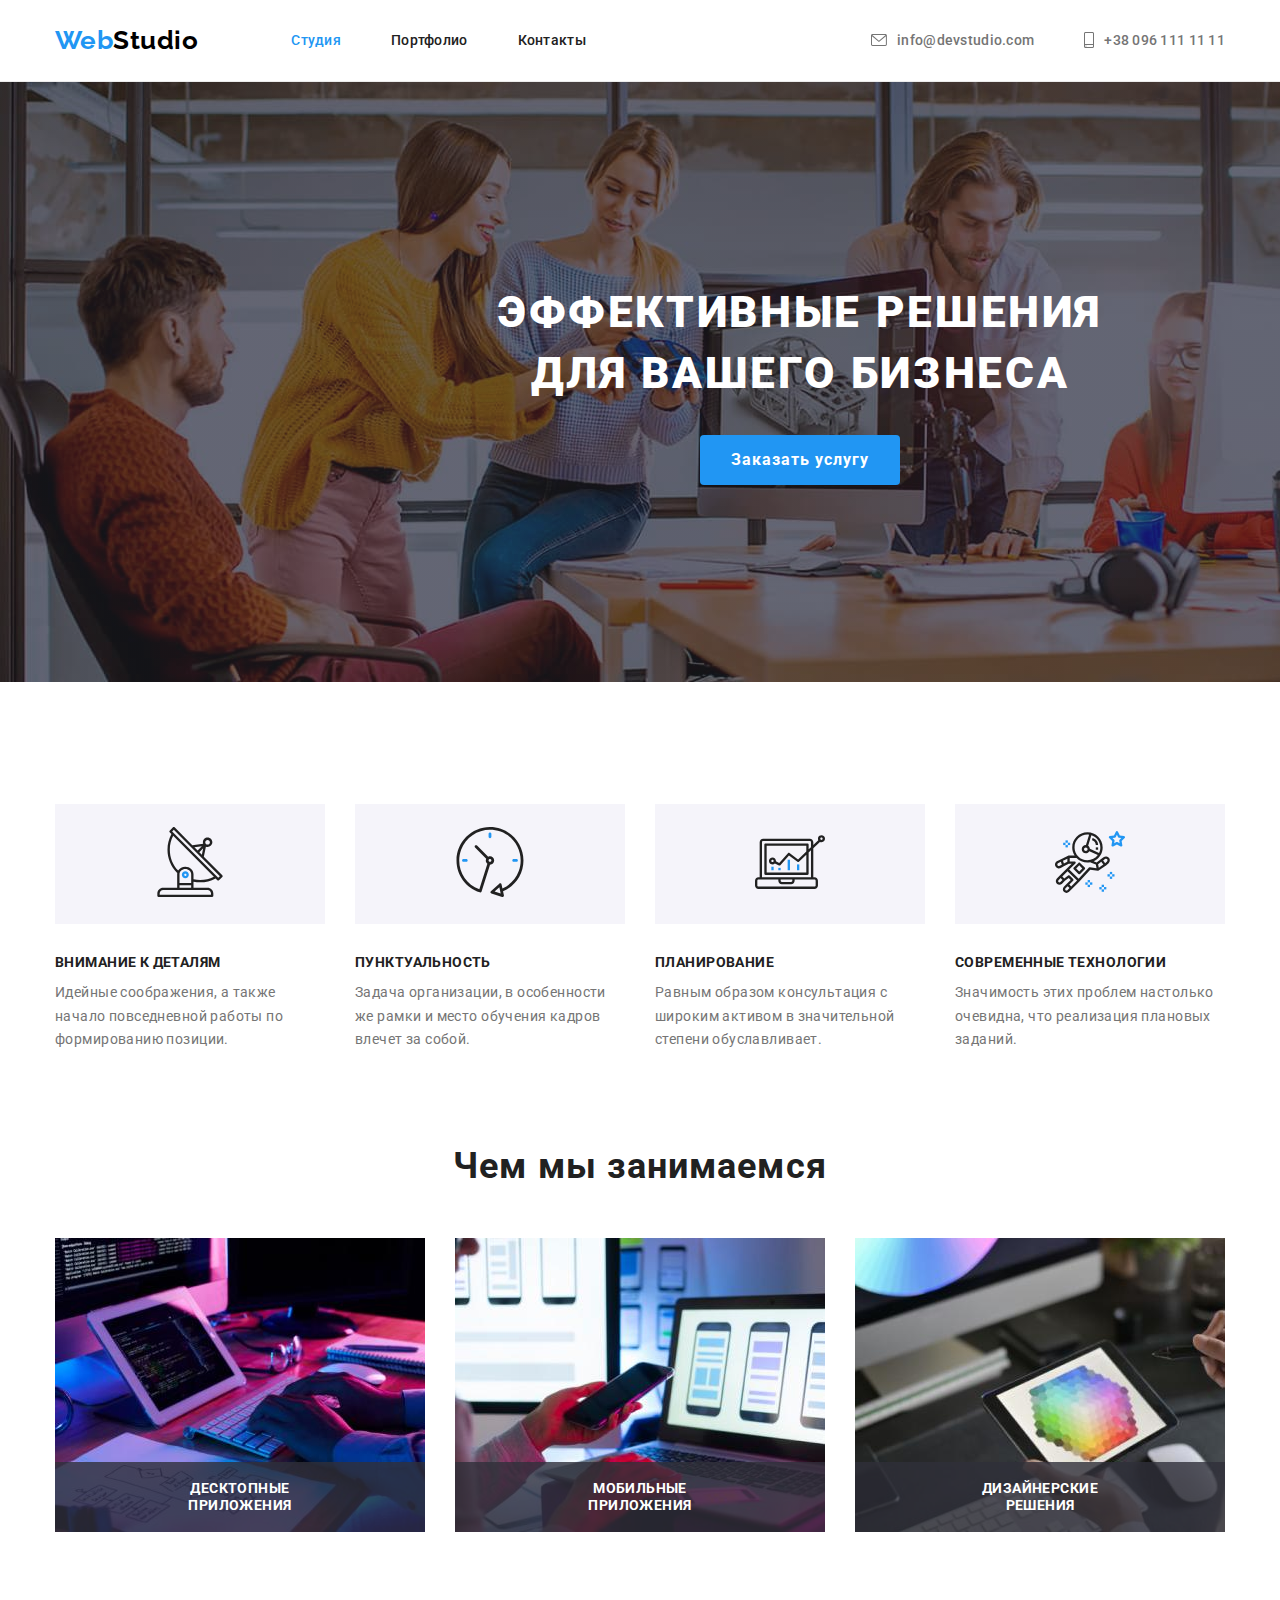
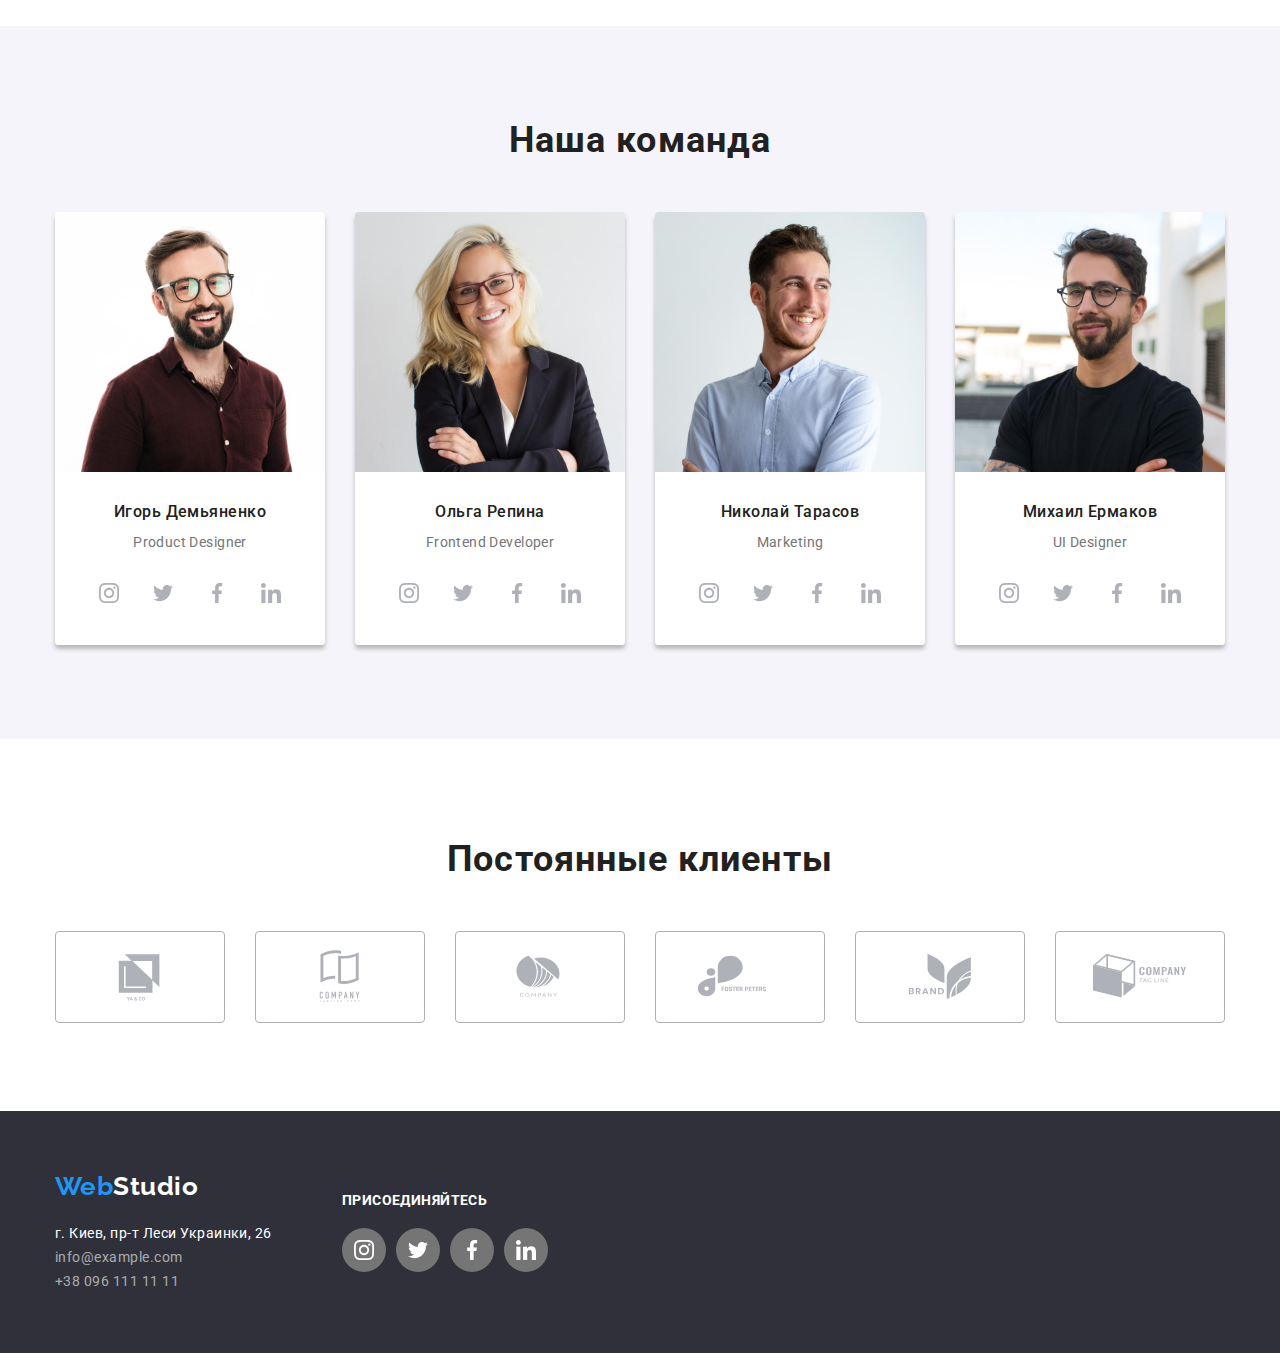
==== index.html @ 917ae9cc "hw --  12" ====
<!DOCTYPE html>
<html lang="ru">
<head>
  <meta charset="UTF-8">
  <meta http-equiv="X-UA-Compatible" content="IE=edge">
  <meta name="viewport" content="width=device-width, initial-scale=1.0">
  <title>Home work 2</title>
  <link rel="stylesheet" href="https://fonts.googleapis.com/css2?family=Raleway:wght@700&family=Roboto:wght@400;500;700;900&display=swap">
  <link rel="stylesheet" href="https://cdnjs.cloudflare.com/ajax/libs/modern-normalize/1.1.0/modern-normalize.min.css" 
  integrity="sha512-wpPYUAdjBVSE4KJnH1VR1HeZfpl1ub8YT/NKx4PuQ5NmX2tKuGu6U/JRp5y+Y8XG2tV+wKQpNHVUX03MfMFn9Q==" 
  crossorigin="anonymous" referrerpolicy="no-referrer" />
  <link rel="stylesheet" href="./css/styles.css">
</head>

<body class="page">
  <!--Шапка сайта -->
  <header class="header">
    <div class="container logo-head">
      <a href="./index.html" class="logo link logo-header"
      >Web<span lang="en" class="top-logo">Studio</span>
      </a>
      <nav class="nav">
        <ul class="site-nav list">
          <li class="item"> <a href="./index.html" class="studio link current"> Студия</a> </li>
          <li class="item"> <a href="./portfolio.html" class="portfolio link"> Портфолио</a> </li>
          <li class="item"> <a href="" class="contacts link"> Контакты</a> </li>
        </ul>
      </nav>
      <ul class="auth-nav list">
        <li class="item"> <a href="mailto:info@devstudio.com" 
                target="_blank" rel="noopener noreferrer"
                class="first-mail link"><svg class="mail-icon" width="16" height="12">
                  <use href="./images/icons.svg#icon-envelope"></use>
                </svg> info@devstudio.com</a> 
        </li>
        <li class="item"> <a href="tel:+380961111111" 
                class="phone link"><svg class="phone-icon" width="10" height="16" viewBox="0 0 10 16" fill="none" xmlns="http://www.w3.org/2000/svg">
                  <path
                    d="M8.5 0H1.5C0.672848 0 0 0.672848 0 1.5V14.5C0 15.3272 0.672848 16 1.5 16H8.5C9.32715 16 10 15.3272 10 14.5V1.5C10 0.672848 9.32715 0 8.5 0ZM1.5 1H8.5C8.77588 1 9 1.22412 9 1.5V12H1V1.5C1 1.22412 1.22412 1 1.5 1ZM8.5 15H1.5C1.22412 15 1 14.7759 1 14.5V13H9V14.5C9 14.7759 8.77588 15 8.5 15Z"
                     />
                  <path
                    d="M2.35355 13.7389C2.54882 13.9213 2.54882 14.2169 2.35355 14.3992C2.15828 14.5816 1.84172 14.5816 1.64645 14.3992C1.45118 14.2169 1.45118 13.9213 1.64645 13.7389C1.84172 13.5566 2.15828 13.5566 2.35355 13.7389Z"
                     />
                </svg>  +38 096 111 11 11</a> 
        </li>
      </ul>
    </div>
  </header>

  <main>
    <section class="section hero">
      <div class="container">
        <h1 class="hero-title">
          Эффективные решения
          для вашего бизнеса
        </h1>
        <button type="button" class="hero-button pointer">Заказать услугу</button>
    </section>

    <!-------------- Особенности-->
    <section class="section property">
      <div class="container">
        <h2 class="visually-hidde">Property</h2>
        <ul class="properties list">
          <li class="item">
            <div class="property-item">
              <div class="property-link">
                <svg class="property-icon" width="70" height="70">
                  <use href="./images/icons.svg#icon-antenna-1"></use>
                </svg>
              </div>
            </div>
            <h3 class="title-description">Внимание к деталям</h3>
            <p class="section-content">Идейные соображения, а также
              начало повседневной работы по
              формированию позиции.
            </p>
          </li>
          <li class="item">
            <div class="property-item">
              <div class="property-link">
                <svg class="property-icon" width="70" height="70">
                  <use href="./images/icons.svg#icon-clock-1"></use>
                </svg>
              </div>
            </div>
            <h3 class="title-description">Пунктуальность</h3>
            <p class="section-content">Задача организации, в особенности
              же рамки и место обучения кадров
              влечет за собой.
            </p>
          </li>
          <li class="item">
            <div class="property-item">
              <div class="property-link">
                <svg class="property-icon" width="70" height="70">
                  <use href="./images/icons.svg#icon-diagram-1"></use>
                </svg>
              </div>
            </div>
            <h3 class="title-description">Планирование</h3>
            <p class="section-content"> Равным образом консультация с
              широким активом в значительной
              степени обуславливает.
            </p>
          </li>
          <li class="item">
            <div class="property-item">
              <div class="property-link">
                <svg class="property-icon" width="70" height="70">
                  <use href="./images/icons.svg#icon-astronaut-1"></use>
                </svg>
              </div>
            </div>
            <h3 class="title-description">Современные технологии</h3>
            <p class="section-content"> Значимость этих проблем настолько
              очевидна, что реализация плановых
              заданий.
            </p>
          </li>
        </ul>
      </div>
    </section>

    <!--------------- Чем занимаемся-->
    <section class="section photos">
      <div class="container">
        <h2 class="section images title-features"> Чем мы занимаемся</h2>
        <ul class="features list">
          <li class="item">
             <img src="./images/firstbox.jpg" width="370" height="294" alt="Рабочий стол"> 
            <div class="features-text-box">
              <span class="features-text">Десктопные приложения</span>
            </div>
          </li>
          <li class="item"> 
            <img src="./images/secondbox.jpg" width="370" height="294" alt="Ноутбук"> 
            <div class="features-text-box">
              <span class="features-text">Мобильные приложения</span>
            </div>
          </li>
          <li class="item">
            <img src="./images/thirdbox.jpg" width="370" height="294" alt="Планшет"> 
            <div class="features-text-box">
              <span class="features-text">Дизайнерские решения</span>
            </div>
          </li>
        </ul>
      </div>
    </section>

    <!---------------- Наша команда-->
    <section class="section team">
      <div class="container">
        <h2 class="section title list-team"> Наша команда</h2>
        <ul class="employees list">
          <li class="item">            
              <img src="./images/demyanenco.jpg" width="270" alt="Фото Демьяненко">
            <div class="signature">

              <h3 class="title-team">Игорь Демьяненко</h3>
              <p lang="en" class="section-content profession">Product Designer</p>
              <ul class="team-social-list list">
                <li class="team-social-item">
                  <a href="" class="social-link">
                    <svg  class="social-icon" width="20" height="20">
                      <use 
                        href="./images/icons.svg#icon-instagram"
                      ></use>
                    </svg>
                  </a>
                </li>
                <li class="team-social-item">
                  <a href="" class="social-link">
                    <svg class="social-icon" width="20" height="20">
                      <use href="./images/icons.svg#icon-twitter"></use>
                    </svg>
                  </a>
                </li>
                <li class="team-social-item">
                  <a href="" class="social-link">
                    <svg class="social-icon" width="20" height="20">
                      <use href="./images/icons.svg#icon-facebook"></use>
                    </svg>
                  </a>
                </li>
                <li class="team-social-item">
                  <a href="" class="social-link">
                    <svg class="social-icon" width="20" height="20">
                      <use href="./images/icons.svg#icon-linkedin"></use>
                    </svg>
                  </a>
                </li>
              </ul>
            </div>
          </li>

          <li class="item">            
              <img src="./images/repina.jpg" width="270" alt="Фото Репина">
            <div class="signature">
              <h3 class="title-team">Ольга Репина</h3>
              <p lang="en" class="section-content profession">Frontend Developer</p>
              <ul class="team-social-list list">
                <li class="team-social-item">
                  <a href="" class="social-link">
                    <svg class="social-icon" width="20" height="20">
                      <use href="./images/icons.svg#icon-instagram"></use>
                    </svg>
                  </a>
                </li>
                <li class="team-social-item">
                  <a href="" class="social-link">
                    <svg class="social-icon" width="20" height="20">
                      <use href="./images/icons.svg#icon-twitter"></use>
                    </svg>
                  </a>
                </li>
                <li class="team-social-item">
                  <a href="" class="social-link">
                    <svg class="social-icon" width="20" height="20">
                      <use href="./images/icons.svg#icon-facebook"></use>
                    </svg>
                  </a>
                </li>
                <li class="team-social-item">
                  <a href="" class="social-link">
                    <svg class="social-icon" width="20" height="20">
                      <use href="./images/icons.svg#icon-linkedin"></use>
                    </svg>
                  </a>
                </li>
              </ul>
            </div>
          </li>

          <li class="item">            
              <img src="./images/tarasov.jpg" width="270" alt="Фото Тарасов">
            <div class="signature">
              <h3 class="title-team">Николай Тарасов</h3>
              <p lang="en" class="section-content profession">Marketing</p>
              <ul class="team-social-list list">
                <li class="team-social-item">
                  <a href="" class="social-link">
                    <svg class="social-icon" width="20" height="20">
                      <use href="./images/icons.svg#icon-instagram"></use>
                    </svg>
                  </a>
                </li>
                <li class="team-social-item">
                  <a href="" class="social-link">
                    <svg class="social-icon" width="20" height="20">
                      <use href="./images/icons.svg#icon-twitter"></use>
                    </svg>
                  </a>
                </li>
                <li class="team-social-item">
                  <a href="" class="social-link">
                    <svg class="social-icon" width="20" height="20">
                      <use href="./images/icons.svg#icon-facebook"></use>
                    </svg>
                  </a>
                </li>
                <li class="team-social-item">
                  <a href="" class="social-link">
                    <svg class="social-icon" width="20" height="20">
                      <use href="./images/icons.svg#icon-linkedin"></use>
                    </svg>
                  </a>
                </li>
              </ul>
            </div>
          </li>

          <li class="item">            
              <img src="./images/ermakov.jpg" width="270" alt="Фото Ермаков">
            <div class="signature">
              <h3 class="title-team">Михаил Ермаков</h3>
              <p lang="en" class="section-content profession">UI Designer</p>
              <ul class="team-social-list list">
                <li class="team-social-item">
                  <a href="" class="social-link">
                    <svg class="social-icon" width="20" height="20">
                      <use href="./images/icons.svg#icon-instagram"></use>
                    </svg>
                  </a>
                </li>
                <li class="team-social-item">
                  <a href="" class="social-link">
                    <svg class="social-icon" width="20" height="20">
                      <use href="./images/icons.svg#icon-twitter"></use>
                    </svg>
                  </a>
                </li>
                <li class="team-social-item">
                  <a href="" class="social-link">
                    <svg class="social-icon" width="20" height="20">
                      <use href="./images/icons.svg#icon-facebook"></use>
                    </svg>
                  </a>
                </li>
                <li class="team-social-item">
                  <a href="" class="social-link">
                    <svg class="social-icon" width="20" height="20">
                      <use href="./images/icons.svg#icon-linkedin"></use>
                    </svg>
                  </a>
                </li>
              </ul>
            </div>
          </li>
        </ul>
      </div>
    </section>
  </main>

  <section class="customers section">
    <div class="container">
      <div class="customers-box">
      <h2 class="customers-title title">Постоянные клиенты</h2>
      <ul class="customers-list list">
        <li class="customers-item">
          <a href="" class="customers-link">
            <svg class="customers-icon" width="106" height="60">
              <use href="./images/icons.svg#icon-Logo1"></use>
            </svg>
          </a>
        </li>
        <li class="customers-item">
          <a href="" class="customers-link">
            <svg class="customers-icon" width="106" height="60">
              <use href="./images/icons.svg#icon-Logo2"></use>
            </svg>
          </a>
        </li>
        <li class="customers-item">
          <a href="" class="customers-link">
            <svg class="customers-icon" width="106" height="60">
              <use href="./images/icons.svg#icon-Logo3"></use>
            </svg>
          </a>
        </li>
        <li class="customers-item">
          <a href="" class="customers-link">
            <svg class="customers-icon" width="106" height="60">
              <use href="./images/icons.svg#icon-Logo4"></use>
            </svg>
          </a>
        </li>
        <li class="customers-item">
          <a href="" class="customers-link">
            <svg class="customers-icon" width="106" height="60">
              <use href="./images/icons.svg#icon-Logo5"></use>
            </svg>
          </a>
        </li>
        <li class="customers-item">
          <a href="" class="customers-link">
            <svg class="customers-icon" width="106" height="60">
              <use href="./images/icons.svg#icon-Logo6"></use>
            </svg>
          </a>
        </li>
      </ul>
      </div>
    </div>
  </section>


  <!------------------------------------- Подвал----------->
  <footer class="footer">
    <div class="container bottom">

      <div class="address-box">
        <a href="./index.html" class="logo link logo-footer">Web<span class="down logo link">Studio</span></a>
        <address>
          <ul class="address list">
            <li class="city"> г. Киев, пр-т Леси Украинки, 26 </li>
            <li> <a href="mailto:info@example.com" class="mail link">info@example.com</a> </li>
            <li> <a href="tel:+380961111111" class="phone link"> +38 096 111 11 11</a> </li>
          </ul>
        </address>
      </div>

    <div class="connect">
      <p class="connect-title">присоединяйтесь</p>
      <ul class="team-social-list list">
        <li class="footer-social-item">
          <a href="" class="footer-social-link">
            <svg class="footer-social-icon" width="20" height="20">
              <use href="./images/icons.svg#icon-instagram"></use>
            </svg>
          </a>
        </li>
        <li class="footer-social-item">
          <a href="" class="footer-social-link">
            <svg class="footer-social-icon" width="20" height="20">
              <use href="./images/icons.svg#icon-twitter"></use>
            </svg>
          </a>
        </li>
        <li class="footer-social-item">
          <a href="" class="footer-social-link">
            <svg class="footer-social-icon" width="20" height="20">
              <use href="./images/icons.svg#icon-facebook"></use>
            </svg>
          </a>
        </li>
        <li class="footer-social-item">
          <a href="" class="footer-social-link">
            <svg class="footer-social-icon" width="20" height="20">
              <use href="./images/icons.svg#icon-linkedin"></use>
            </svg>
          </a>
        </li>
      </ul>
    </div>
    </div>
  </footer>
</body>
</html>
---- css/styles.css ----
/* цвет Абзацев 212121 
  цвет текста 757575
  цвет лого 2196f3
  цвет лого 000000
  акцент ffffff
  фон ffffff  
  фон команда f5f4fa
*/

:root {
  --primary-text-color: #757575;
  --title-text-color: #212121;
  --accent-color: #ffffff;
  --background-color: #f5f4fa;
  --accent-text-color: #2196f3;
  --background-hero: #2f303a;
  --address-color: #c4c4c4;
  --logo-color: #000000;
  --header-border: #ececec;
  --address-color: rgba(255, 255, 255, 0.6);
  --social-link-color: #afb1b8;
  --button-shadow: rgba(0, 0, 0, 0.25);
  --footer-social-link-color: rgba(255, 255, 255, 0.1);
  --time-duration: 1000ms;
  --features-background-color: rgba(47, 48, 58, 0.8);
}

html {
  box-sizing: border-box;
}

*,
*::before,
*::after {
  box-sizing: inherit;
}

p,
h1,
h2,
h3,
h4,
h5,
h6 {
  margin: 0;
}

img {
  display: block;
  max-width: 100%;
  height: auto;
}

.visually-hidden {
  position: absolute;
  width: 1px;
  height: 1px;
  margin: -1px;
  border: 0;
  padding: 0;
  white-space: nowrap;
  clip-path: inset(100%);
  clip: rect(0 0 0 0);
  overflow: hidden;
}

.page {
  margin: 0;

  background-color: var(--accent-color);
  color: var(--primary-text-color);
  font-family: Roboto, sans-serif;
  font-style: normal;
  letter-spacing: 0.03em;
}

.container {
  text-align: center;
  width: 1200px;
  margin: 0px auto;
  padding: 0 15px;
}

.header {
  border-bottom: 1px solid var(--header-border);
}

.logo-head {
  display: flex;
  align-items: center;
}

.link {
  text-decoration: none;
  color: inherit;
  transition-property: color;
  transition-duration: var(--time-duration);
  transition-timing-function: cubic-bezier(0.4, 0, 0.2, 1);
}

.logo {
  color: var(--accent-text-color);
  font-family: Raleway, sans-serif;
  font-weight: 700;
  font-size: 26px;
  line-height: 1.2;
  transition-property: color;
  transition-duration: var(--time-duration);
  transition-timing-function: cubic-bezier(0.4, 0, 0.2, 1);
}

.top-logo {
  color: var(--logo-color);
}

.logo-header {
  padding-top: 24px;
  padding-bottom: 24px;
}

.down,
.city {
  color: var(--accent-color);
}
.logo:hover {
  color: var(--accent-text-color);
}

.list {
  list-style: none;
  padding: 0;
  margin: 0;
}

/* site nav */

.nav {
  margin-left: 93px;
}
.site-nav {
  display: flex;

  color: var(--title-text-color);
  font-weight: 500;
  font-size: 14px;
  line-height: 1.2;
  letter-spacing: 0.02em;
  transition-property: color;
  transition-duration: var(--time-duration);
  transition-timing-function: cubic-bezier(0.4, 0, 0.2, 1);
}

.site-nav .item + .item {
  margin-left: 50px;
}

.site-nav .studio,
.site-nav .portfolio,
.site-nav .contacts {
  color: var(--title-text-color);
  padding-top: 32px;
  padding-bottom: 32px;
  display: block;
  transition-property: color;
  transition-duration: var(--time-duration);
  transition-timing-function: cubic-bezier(0.4, 0, 0.2, 1);
}

.site-nav .link:hover,
.site-nav .link:focus,
.site-nav .link.current {
  color: var(--accent-text-color);
}

/* -------------auth-nav ----------- */
.auth-nav {
  display: flex;
  margin-left: auto;
  transition-property: color;
  transition-duration: var(--time-duration);
  transition-timing-function: cubic-bezier(0.4, 0, 0.2, 1);
}

.auth-nav .item + .item {
  margin-left: 50px;
}

.auth-nav .mail,
.auth-nav .phone,
.auth-nav .first-mail {
  display: flex;
  color: var(--primary-text-color);
  font-weight: 500;
  font-size: 14px;
  line-height: 1.2;
  letter-spacing: 0.02em;
  padding: 32px 0;
  align-items: center;
  transition-property: color;
  transition-duration: var(--time-duration);
  transition-timing-function: cubic-bezier(0.4, 0, 0.2, 1);
}

.auth-nav .link:hover,
.auth-nav .link:focus {
  color: var(--accent-text-color);
}

.auth-nav .link:hover .mail-icon,
.auth-nav .link:focus .mail-icon,
.auth-nav .link:hover .phone-icon,
.auth-nav .link:focus .phone-icon {
  color: var(--accent-text-color);
}

.mail-icon,
.phone-icon {
  fill: currentColor;
  margin-right: 10px;
  transition-property: fill, color;
  transition-duration: var(--time-duration);
  transition-timing-function: cubic-bezier(0.4, 0, 0.2, 1);
}

/*--------------- Hero------*/
.hero-title,
.hero-button {
  color: var(--accent-color);
}

.hero-title {
  width: 696px;
  margin: 0 auto 30px;
  font-weight: 900;
  font-size: 44px;
  line-height: 1.4;
  letter-spacing: 0.06em;
  text-transform: uppercase;
}

.hero-button {
  text-align: center;
  width: 200px;
  height: 50px;
  border-radius: 4px;
  border: 0;

  background-color: var(--accent-text-color);
  font-family: Roboto, sans-serif;
  font-weight: 700;
  font-size: 16px;
  line-height: 1.9;
  letter-spacing: 0.06em;
  cursor: pointer;
}

.hero {
  padding-top: 200px;
  padding-bottom: 200px;
  background-color: var(--background-hero);
  background-image: linear-gradient(
      rgba(47, 48, 58, 0.4),
      rgba(47, 48, 58, 0.4)
    ),
    url(../images/hero-bg.jpg);
  width: 1600px;
  height: 600px;
  background-repeat: no-repeat;
  background-position: 50% 50%;
  background-size: cover;
  margin: 0 auto;
}

.property {
  padding-bottom: 94px;
  padding-top: 94px;
}

.section .title {
  color: var(--title-text-color);
  font-weight: 700;
  font-size: 18px;
  line-height: 2;
  letter-spacing: 0.06em;
}
/* -------Team------------ */
.title-features {
  display: inline;
  margin-right: auto;
  margin-bottom: 50px;
}

.photos {
  padding-bottom: 94px;
}

.features {
  display: flex;
}

.features .item {
  position: relative;
}

.features .item + .item {
  margin-left: 30px;
}

.features-text {
  position: absolute;
  top: 50%;
  left: 50%;
  transform: translate(-50%, -50%);
  color: var(--accent-color);
  font-weight: 700;
  font-size: 14px;
  line-height: 1.2;
  text-align: center;
  letter-spacing: 0.03em;
  text-transform: uppercase;
}

.features-text-box {
  position: absolute;
  background-color: var(--features-background-color);
  width: 370px;
  height: 70px;
  bottom: 0;
  justify-content: center;
  align-items: center;
}

.employees {
  display: flex;
}

.employees .item {
  border-radius: 4px;
  box-shadow: 0 4px 4px 0 var(--button-shadow);
  overflow: hidden;
}

.employees .item + .item {
  margin-left: 30px;
}

.properties {
  display: flex;
}

.properties .item {
  margin-right: 30px;
  width: 270px;
}

.properties .item:last-child {
  margin-right: 0;
}

.property-item {
  display: flex;
  background-color: var(--background-color);
  width: 270px;
  height: 120px;
  justify-content: center;
  align-items: center;
  margin-bottom: 30px;
}

/* --------Social links------------- */

.team-social-list {
  display: flex;
  justify-content: center;
}

.team-social-item {
  background-color: var(--accent-color);
  width: 44px;
  height: 44px;
  border-radius: 50%;
  transition-property: background-color;
  transition-duration: var(--time-duration);
  transition-timing-function: cubic-bezier(0.4, 0, 0.2, 1);
}

.team-social-item + .team-social-item {
  margin-left: 10px;
}

.social-link {
  width: 100%;
  height: 100%;
  display: flex;
  align-items: center;
  justify-content: center;
  border-radius: 50%;
  transition-property: color, background-color;
  transition-duration: var(--time-duration);
  transition-timing-function: cubic-bezier(0.4, 0, 0.2, 1);
}

.social-icon {
  fill: var(--social-link-color);
  transition-property: fill;
  transition-duration: var(--time-duration);
  transition-timing-function: cubic-bezier(0.4, 0, 0.2, 1);
}

.social-link:hover .social-icon,
.social-link:focus .social-icon {
  fill: var(--accent-color);
}

.social-link:hover,
.social-link:focus {
  background-color: var(--accent-text-color);
}

.customers {
  justify-content: center;
  padding-top: 100px;
  padding-bottom: 88px;
}

.customers-title {
  margin-bottom: 50px;
}

.customers-list {
  display: flex;
  justify-content: center;
}

.customers-item {
  background-color: var(--accent-color);
  width: 170px;
  height: 92px;
  border: 1px solid var(--social-link-color);
  box-sizing: border-box;
  border-radius: 4px;
  transition-property: color;
  transition-duration: var(--time-duration);
  transition-timing-function: cubic-bezier(0.4, 0, 0.2, 1);
}

.customers-item + .customers-item {
  margin-left: 30px;
}

.customers-link {
  width: 100%;
  height: 100%;
  display: flex;
  align-items: center;
  justify-content: center;
  transition-property: color;
  transition-duration: var(--time-duration);
  transition-timing-function: cubic-bezier(0.4, 0, 0.2, 1);
}

.customers-icon {
  fill: var(--social-link-color);
  transition-property: fill;
  transition-duration: var(--time-duration);
  transition-timing-function: cubic-bezier(0.4, 0, 0.2, 1);
}

.customers-item:hover,
.customers-item:focus {
  border: 1px solid var(--accent-text-color);
  box-sizing: border-box;
  border-radius: 4px;
}

.customers-link:hover,
.customers-link:focus {
  background-color: var(--accent-color);
}

.customers-link:hover .customers-icon,
.customers-link:focus .customers-icon {
  fill: var(--accent-text-color);
}

.projects {
  display: flex;
  flex-wrap: wrap;

  padding-left: 0;
  padding-right: 0;
  transition-property: color;
  transition-duration: var(--time-duration);
  transition-timing-function: cubic-bezier(0.4, 0, 0.2, 1);
}

.projects .item {
  text-align: left;
  width: 370px;
  height: 404px;
  margin-right: 30px;
  transition-property: color;
  transition-duration: var(--time-duration);
  transition-timing-function: cubic-bezier(0.4, 0, 0.2, 1);
}

.projects .item:hover,
.projects .item:focus {
  box-shadow: 0 4px 4px 0 var(--button-shadow);
}

.projects .item:nth-child(3n) {
  margin-right: 0;
}

.projects .item:nth-child(n + 3) {
  margin-bottom: 30px;
}

.projects .item:nth-last-child(-n + 3) {
  margin-bottom: 0;
}

.section .images {
  display: block;
}

.section .customers-title,
.section .images,
.section .list-team {
  color: var(--title-text-color);
  font-weight: 700;
  font-size: 36px;
  line-height: 1.16;
  text-align: center;
  letter-spacing: 0.03em;
}

.section .list-team {
  margin-bottom: 50px;
}

.signature {
  background-color: var(--accent-color);
  padding: 30px;
}

.title-description {
  margin-bottom: 10px;
  text-align: left;
  color: var(--title-text-color);
  font-weight: 700;
  font-size: 14px;
  line-height: 1.2;
  letter-spacing: 0.03em;
  text-transform: uppercase;
}

.title {
  color: var(--title-text-color);
  letter-spacing: 0.06em;
}

.title-team {
  color: var(--title-text-color);
  font-weight: 500;
  font-size: 16px;
  line-height: 1.2;
  text-align: center;
  margin-bottom: 10px;
}
.section-content {
  text-align: left;
  color: var(--primary-text-color);
  font-weight: 400;
  font-size: 14px;
  line-height: 1.71;
  letter-spacing: 0.03em;
}

.profession {
  text-align: center;
  margin-bottom: 16px;
}

.team {
  background-color: var(--background-color);
  padding-bottom: 94px;
  padding-top: 94px;
}

.portfolio-section {
  padding: 94px 0;
  transition-property: color;
  transition-duration: var(--time-duration);
  transition-timing-function: cubic-bezier(0.4, 0, 0.2, 1);
}

.portfolio-btns {
  display: flex;
  justify-content: center;
  align-self: center;
  margin-bottom: 50px;
  transition-property: color;
  transition-duration: var(--time-duration);
  transition-timing-function: cubic-bezier(0.4, 0, 0.2, 1);
}

.btns-list:first-child {
  margin-left: 0;
}

.btns-list {
  margin-left: 8px;
  transition-property: color;
  transition-duration: var(--time-duration);
  transition-timing-function: cubic-bezier(0.4, 0, 0.2, 1);
}

.portfolio-button {
  border-radius: 4px;
  padding: 6px 22px;
  border: 0;

  background-color: var(--background-color);
  color: var(--title-text-color);
  font-weight: 500;
  font-size: 16px;
  line-height: 1.6;
  cursor: pointer;
  transition-property: color;
  transition-duration: var(--time-duration);
  transition-timing-function: cubic-bezier(0.4, 0, 0.2, 1);
}

.portfolio-button:hover,
.portfolio-button:focus,
.portfolio-button:active,
.portfolio-btns .current {
  background-color: var(--accent-text-color);
  color: var(--accent-color);
  box-shadow: 0 4px 4px 0 var(--button-shadow);
}

.title .sites {
  font-weight: 700;
  font-size: 18px;
  line-height: 2;
  letter-spacing: 0.06em;
  margin-bottom: 4px;
}

.description-photo {
  padding: 20px 24px;
  border: 1px solid var(--header-border);
  border-top: 0;
}

.section .content {
  color: var(--primary-text-color);
  font-size: 16px;
  line-height: 1.87;
}

/* Footer */

.address .link {
  color: var(--address-color);
}

.footer {
  display: flex;
  padding-top: 60px;
  padding-bottom: 60px;
  background-color: var(--background-hero);
}

.bottom {
  text-align: left;
  display: flex;
}

.footer .bottom {
  align-items: center;
}

.page {
  color: var(--address-color);
}

.footer .mail,
.footer .phone,
.footer .city {
  font-size: 14px;
  font-weight: 400;
  font-style: normal;
  line-height: 1.7;
  display: block;
}

.bottom .logo {
  display: flex;
}

.bottom .down {
  /* margin-bottom: 20px; */
}

.logo-footer {
  margin-bottom: 20px;
}

.address-row {
  margin-bottom: 9px;
}

.address .link:focus,
.address .link:hover {
  color: var(--accent-text-color);
}

.connect {
  margin-left: 70px;
}

.connect-title {
  color: var(--accent-color);
  margin-bottom: 20px;
  font-weight: 700;
  font-size: 14px;
  line-height: 1.2;
  letter-spacing: 0.03em;
  text-transform: uppercase;
}

.footer-social-item {
  background-color: var(--primary-text-color);
  border-radius: 50%;
  width: 44px;
  height: 44px;
  transition-property: background-color, color, fill;
  transition-duration: var(--time-duration);
  transition-timing-function: cubic-bezier(0.4, 0, 0.2, 1);
}

.footer-social-link {
  width: 100%;
  height: 100%;
  display: flex;
  align-items: center;
  justify-content: center;
  border-radius: 50%;
  transition-property: fill, color;
  transition-duration: var(--time-duration);
  transition-timing-function: cubic-bezier(0.4, 0, 0.2, 1);
  color: var(--footer-social-link-color);
}
.footer-social-item + .footer-social-item {
  margin-left: 10px;
}

.footer-social-icon {
  fill: var(--accent-color);
  transition-property: fill;
  transition-duration: var(--time-duration);
  transition-timing-function: cubic-bezier(0.4, 0, 0.2, 1);
}

.footer-social-link:hover .footer-social-icon,
.footer-social-link:focus .footer-social-icon {
  fill: var(--accent-color);
}

.footer-social-link:hover,
.footer-social-link:focus {
  background-color: var(--accent-text-color);
}
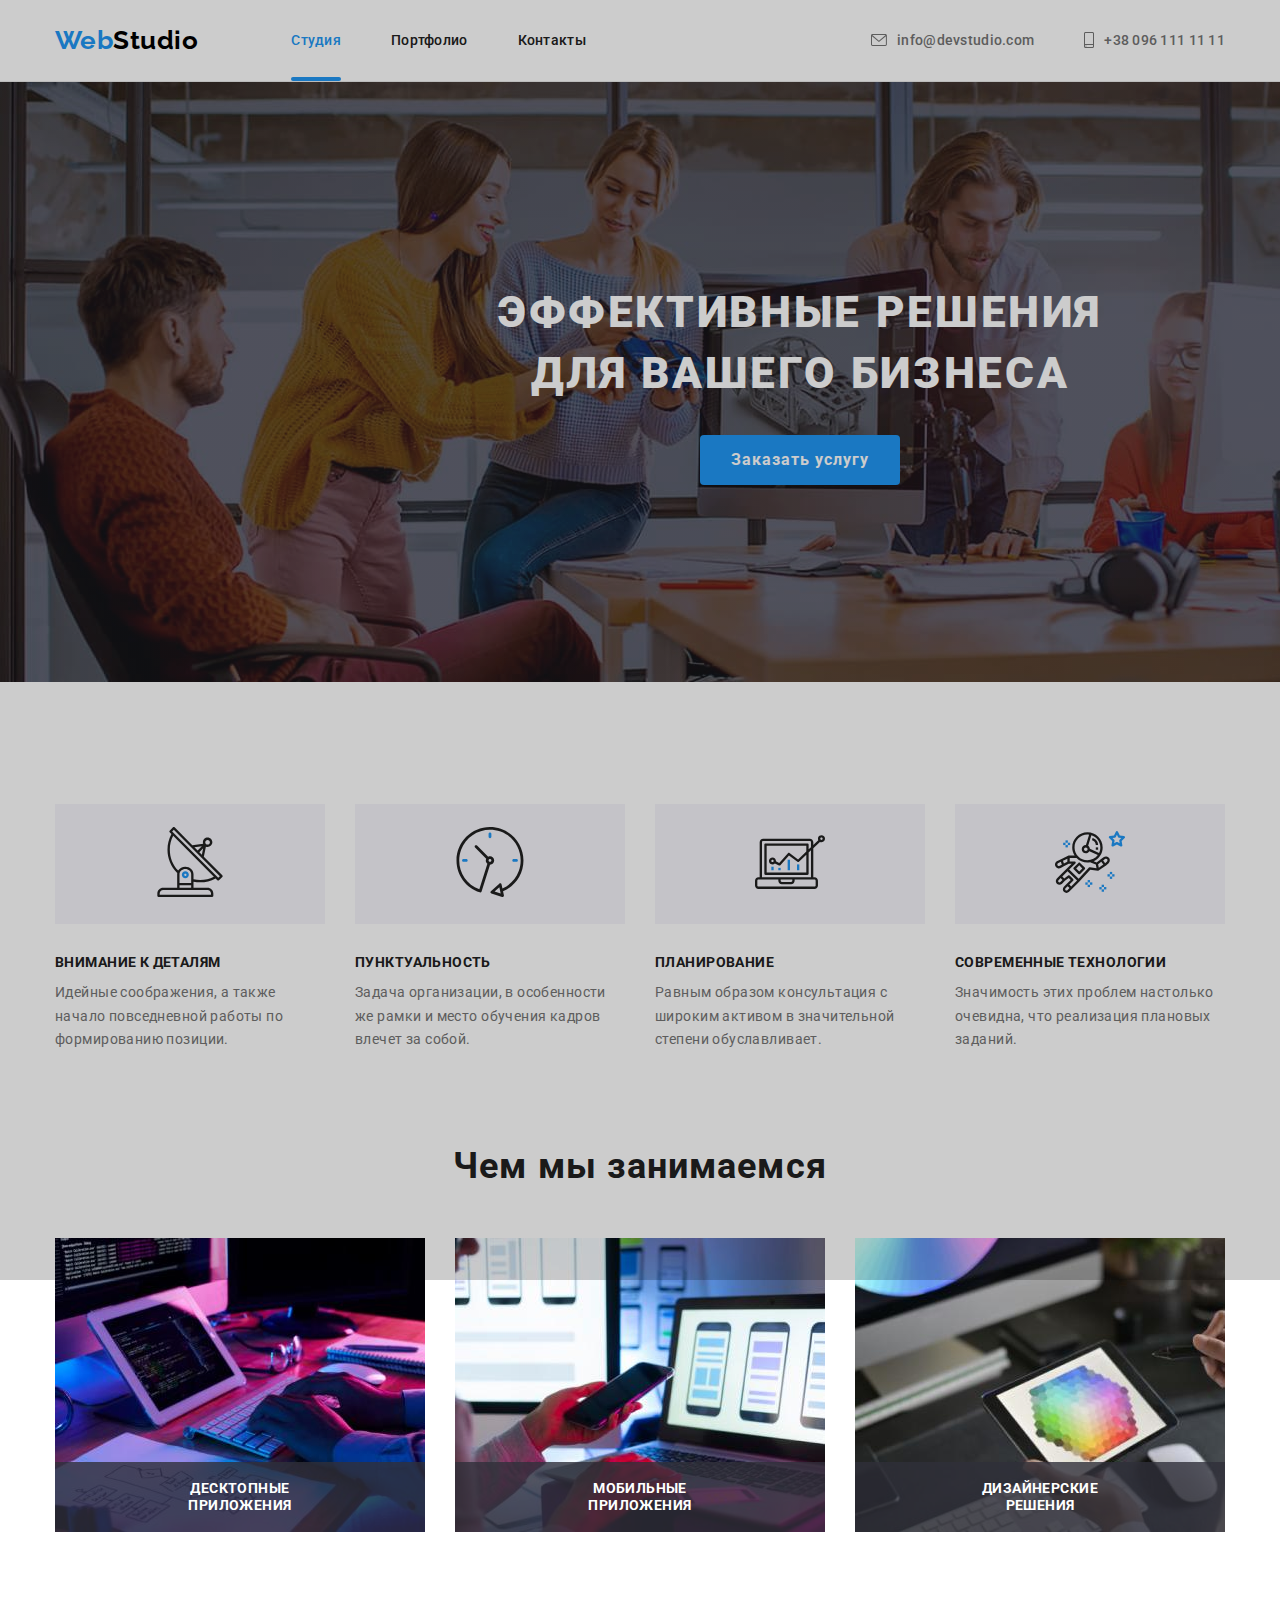
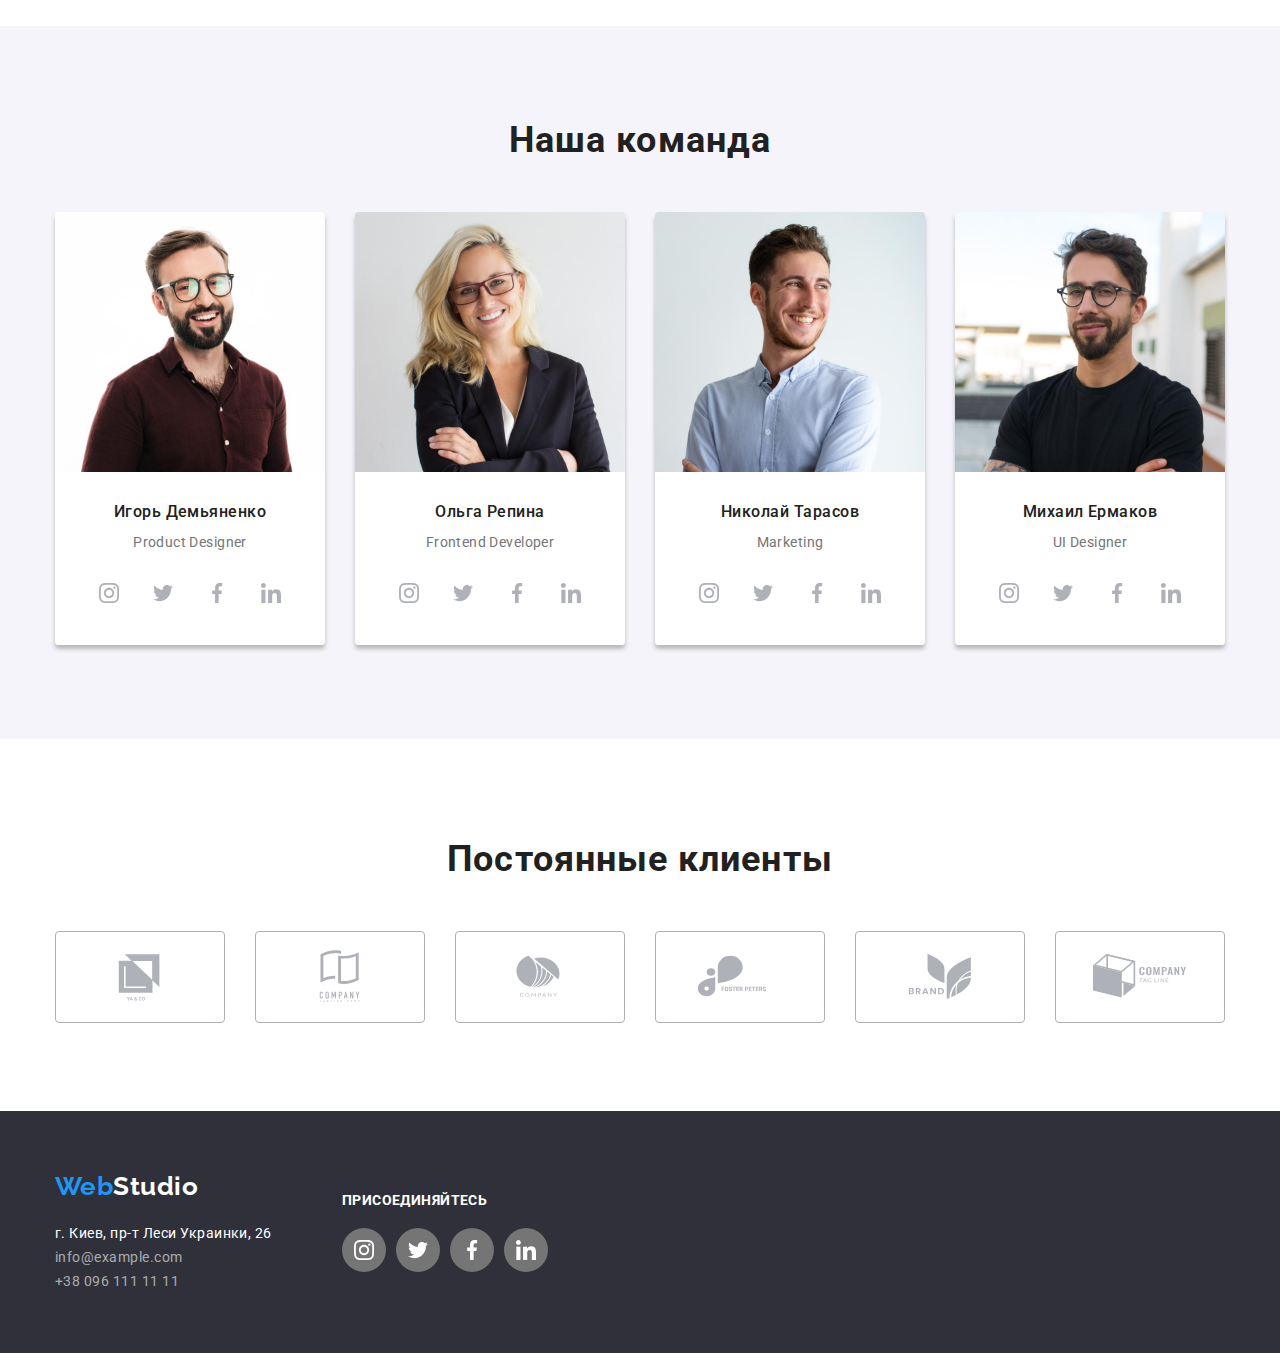
==== commit f35d7ef2: "hw5 ==2" ====
--- a/index.html
+++ b/index.html
@@ -416,6 +416,14 @@
     </div>
     </div>
   </footer>
+<!---------------- Backdrop --------->
+  <div class="backdrop">
+    <div class="modal">
+
+    </div>
+  </div>
+
+  <script src="./js/modal.js"></script>
 </body>
 </html>
 
--- a/css/styles.css
+++ b/css/styles.css
@@ -21,8 +21,10 @@
   --social-link-color: #afb1b8;
   --button-shadow: rgba(0, 0, 0, 0.25);
   --footer-social-link-color: rgba(255, 255, 255, 0.1);
-  --time-duration: 1000ms;
+  --time-duration: 500ms;
   --features-background-color: rgba(47, 48, 58, 0.8);
+  --top-box-color: rgba(33, 150, 243, 0.9);
+  --backdrop-color: rgba(0, 0, 0, 0.2);
 }
 
 html {
@@ -93,9 +95,7 @@
 .link {
   text-decoration: none;
   color: inherit;
-  transition-property: color;
-  transition-duration: var(--time-duration);
-  transition-timing-function: cubic-bezier(0.4, 0, 0.2, 1);
+  transition: color var(--time-duration) cubic-bezier(0.4, 0, 0.2, 1);
 }
 
 .logo {
@@ -104,9 +104,7 @@
   font-weight: 700;
   font-size: 26px;
   line-height: 1.2;
-  transition-property: color;
-  transition-duration: var(--time-duration);
-  transition-timing-function: cubic-bezier(0.4, 0, 0.2, 1);
+  transition: color var(--time-duration) cubic-bezier(0.4, 0, 0.2, 1);
 }
 
 .top-logo {
@@ -145,9 +143,7 @@
   font-size: 14px;
   line-height: 1.2;
   letter-spacing: 0.02em;
-  transition-property: color;
-  transition-duration: var(--time-duration);
-  transition-timing-function: cubic-bezier(0.4, 0, 0.2, 1);
+  transition: color var(--time-duration) cubic-bezier(0.4, 0, 0.2, 1);
 }
 
 .site-nav .item + .item {
@@ -161,9 +157,7 @@
   padding-top: 32px;
   padding-bottom: 32px;
   display: block;
-  transition-property: color;
-  transition-duration: var(--time-duration);
-  transition-timing-function: cubic-bezier(0.4, 0, 0.2, 1);
+  transition: color var(--time-duration) cubic-bezier(0.4, 0, 0.2, 1);
 }
 
 .site-nav .link:hover,
@@ -172,13 +166,27 @@
   color: var(--accent-text-color);
 }
 
+.site-nav .link {
+  position: relative;
+}
+.site-nav .link.current::after {
+  position: absolute;
+  content: "";
+  width: 100%;
+  height: 4px;
+  background-color: var(--accent-text-color);
+  left: 0;
+  bottom: 0;
+  border: 1px solid var(--logo-color)
+  box-sizing: border-box;
+  border-radius: 2px;
+}
+
 /* -------------auth-nav ----------- */
 .auth-nav {
   display: flex;
   margin-left: auto;
-  transition-property: color;
-  transition-duration: var(--time-duration);
-  transition-timing-function: cubic-bezier(0.4, 0, 0.2, 1);
+  transition: color var(--time-duration) cubic-bezier(0.4, 0, 0.2, 1);
 }
 
 .auth-nav .item + .item {
@@ -196,9 +204,7 @@
   letter-spacing: 0.02em;
   padding: 32px 0;
   align-items: center;
-  transition-property: color;
-  transition-duration: var(--time-duration);
-  transition-timing-function: cubic-bezier(0.4, 0, 0.2, 1);
+  transition: color var(--time-duration) cubic-bezier(0.4, 0, 0.2, 1);
 }
 
 .auth-nav .link:hover,
@@ -217,9 +223,9 @@
 .phone-icon {
   fill: currentColor;
   margin-right: 10px;
-  transition-property: fill, color;
-  transition-duration: var(--time-duration);
-  transition-timing-function: cubic-bezier(0.4, 0, 0.2, 1);
+  transition: fill var(--time-duration) cubic-bezier(0.4, 0, 0.2, 1), 
+  color var(--time-duration) cubic-bezier(0.4, 0, 0.2, 1);
+  
 }
 
 /*--------------- Hero------*/
@@ -325,9 +331,7 @@
   background-color: var(--features-background-color);
   width: 370px;
   height: 70px;
-  bottom: 0;
-  justify-content: center;
-  align-items: center;
+  bottom: 0;  
 }
 
 .employees {
@@ -379,9 +383,7 @@
   width: 44px;
   height: 44px;
   border-radius: 50%;
-  transition-property: background-color;
-  transition-duration: var(--time-duration);
-  transition-timing-function: cubic-bezier(0.4, 0, 0.2, 1);
+  transition: background-color var(--time-duration) cubic-bezier(0.4, 0, 0.2, 1);
 }
 
 .team-social-item + .team-social-item {
@@ -395,16 +397,13 @@
   align-items: center;
   justify-content: center;
   border-radius: 50%;
-  transition-property: color, background-color;
-  transition-duration: var(--time-duration);
-  transition-timing-function: cubic-bezier(0.4, 0, 0.2, 1);
+  transition: color var(--time-duration) cubic-bezier(0.4, 0, 0.2, 1), 
+  background-color var(--time-duration) cubic-bezier(0.4, 0, 0.2, 1);  
 }
 
 .social-icon {
   fill: var(--social-link-color);
-  transition-property: fill;
-  transition-duration: var(--time-duration);
-  transition-timing-function: cubic-bezier(0.4, 0, 0.2, 1);
+  transition: fill var(--time-duration) cubic-bezier(0.4, 0, 0.2, 1);
 }
 
 .social-link:hover .social-icon,
@@ -439,9 +438,7 @@
   border: 1px solid var(--social-link-color);
   box-sizing: border-box;
   border-radius: 4px;
-  transition-property: color;
-  transition-duration: var(--time-duration);
-  transition-timing-function: cubic-bezier(0.4, 0, 0.2, 1);
+  transition: color var(--time-duration) cubic-bezier(0.4, 0, 0.2, 1);
 }
 
 .customers-item + .customers-item {
@@ -454,16 +451,12 @@
   display: flex;
   align-items: center;
   justify-content: center;
-  transition-property: color;
-  transition-duration: var(--time-duration);
-  transition-timing-function: cubic-bezier(0.4, 0, 0.2, 1);
+  transition: color var(--time-duration)  cubic-bezier(0.4, 0, 0.2, 1);
 }
 
 .customers-icon {
   fill: var(--social-link-color);
-  transition-property: fill;
-  transition-duration: var(--time-duration);
-  transition-timing-function: cubic-bezier(0.4, 0, 0.2, 1);
+  transition: fill var(--time-duration) cubic-bezier(0.4, 0, 0.2, 1);
 }
 
 .customers-item:hover,
@@ -489,9 +482,7 @@
 
   padding-left: 0;
   padding-right: 0;
-  transition-property: color;
-  transition-duration: var(--time-duration);
-  transition-timing-function: cubic-bezier(0.4, 0, 0.2, 1);
+  transition: color var(--time-duration) cubic-bezier(0.4, 0, 0.2, 1);
 }
 
 .projects .item {
@@ -499,15 +490,19 @@
   width: 370px;
   height: 404px;
   margin-right: 30px;
-  transition-property: color;
-  transition-duration: var(--time-duration);
-  transition-timing-function: cubic-bezier(0.4, 0, 0.2, 1);
+  transition: color var(--time-duration) cubic-bezier(0.4, 0, 0.2, 1);
 }
 
 .projects .item:hover,
 .projects .item:focus {
   box-shadow: 0 4px 4px 0 var(--button-shadow);
 }
+
+.projects .item:hover .project-top-text,
+.projects .item:focus .project-top-text {
+  transform: translateY(0);
+}
+
 
 .projects .item:nth-child(3n) {
   margin-right: 0;
@@ -591,19 +586,14 @@
 
 .portfolio-section {
   padding: 94px 0;
-  transition-property: color;
-  transition-duration: var(--time-duration);
-  transition-timing-function: cubic-bezier(0.4, 0, 0.2, 1);
+  transition: color var(--time-duration) cubic-bezier(0.4, 0, 0.2, 1);
 }
 
 .portfolio-btns {
   display: flex;
   justify-content: center;
   align-self: center;
-  margin-bottom: 50px;
-  transition-property: color;
-  transition-duration: var(--time-duration);
-  transition-timing-function: cubic-bezier(0.4, 0, 0.2, 1);
+  margin-bottom: 50px; 
 }
 
 .btns-list:first-child {
@@ -612,9 +602,7 @@
 
 .btns-list {
   margin-left: 8px;
-  transition-property: color;
-  transition-duration: var(--time-duration);
-  transition-timing-function: cubic-bezier(0.4, 0, 0.2, 1);
+  transition: background-color var(--time-duration) cubic-bezier(0.4, 0, 0.2, 1);
 }
 
 .portfolio-button {
@@ -628,9 +616,8 @@
   font-size: 16px;
   line-height: 1.6;
   cursor: pointer;
-  transition-property: color;
-  transition-duration: var(--time-duration);
-  transition-timing-function: cubic-bezier(0.4, 0, 0.2, 1);
+  transition: color var(--time-duration) cubic-bezier(0.4, 0, 0.2, 1),
+  background-color var(--time-duration) cubic-bezier(0.4, 0, 0.2, 1);
 }
 
 .portfolio-button:hover,
@@ -662,7 +649,28 @@
   line-height: 1.87;
 }
 
-/* Footer */
+.project-item-wrap {
+  position: relative;
+  overflow: hidden;
+}
+
+.project-top-text {
+  position: absolute;
+  top: 0;
+  left: 0;
+  height: 100%;
+  color: var(--accent-color);
+  background-color: var(--top-box-color);
+  font-size: 18px;
+  line-height: 1.55;
+  letter-spacing: 0.03em;
+  padding: 63px 24px;
+  transform: translateY(100%);
+  transition: transform var(--time-duration);
+}
+
+
+/* -----------Footer------ */
 
 .address .link {
   color: var(--address-color);
@@ -738,9 +746,7 @@
   border-radius: 50%;
   width: 44px;
   height: 44px;
-  transition-property: background-color, color, fill;
-  transition-duration: var(--time-duration);
-  transition-timing-function: cubic-bezier(0.4, 0, 0.2, 1);
+  transition: background-color var(--time-duration) cubic-bezier(0.4, 0, 0.2, 1);
 }
 
 .footer-social-link {
@@ -750,9 +756,8 @@
   align-items: center;
   justify-content: center;
   border-radius: 50%;
-  transition-property: fill, color;
-  transition-duration: var(--time-duration);
-  transition-timing-function: cubic-bezier(0.4, 0, 0.2, 1);
+  transition: background-color var(--time-duration) cubic-bezier(0.4, 0, 0.2, 1),
+  color var(--time-duration) cubic-bezier(0.4, 0, 0.2, 1);  
   color: var(--footer-social-link-color);
 }
 .footer-social-item + .footer-social-item {
@@ -761,9 +766,7 @@
 
 .footer-social-icon {
   fill: var(--accent-color);
-  transition-property: fill;
-  transition-duration: var(--time-duration);
-  transition-timing-function: cubic-bezier(0.4, 0, 0.2, 1);
+  transition: fill var(--time-duration) cubic-bezier(0.4, 0, 0.2, 1);
 }
 
 .footer-social-link:hover .footer-social-icon,
@@ -775,3 +778,24 @@
 .footer-social-link:focus {
   background-color: var(--accent-text-color);
 }
+
+.backdrop {
+  position: fixed;
+  width: 100vw;
+  height: 100vw;
+  background-color: var(--backdrop-color);
+  
+  top: 0;
+  left: 0;
+}
+
+.modal {
+  position: absolute;
+  top: 50%;
+  left: 50%;
+  transform: translate(-50%, -50%);
+  width: 528;
+  min-height: 581;
+  background-color: var(--background-color);
+  border-radius: 5px;
+}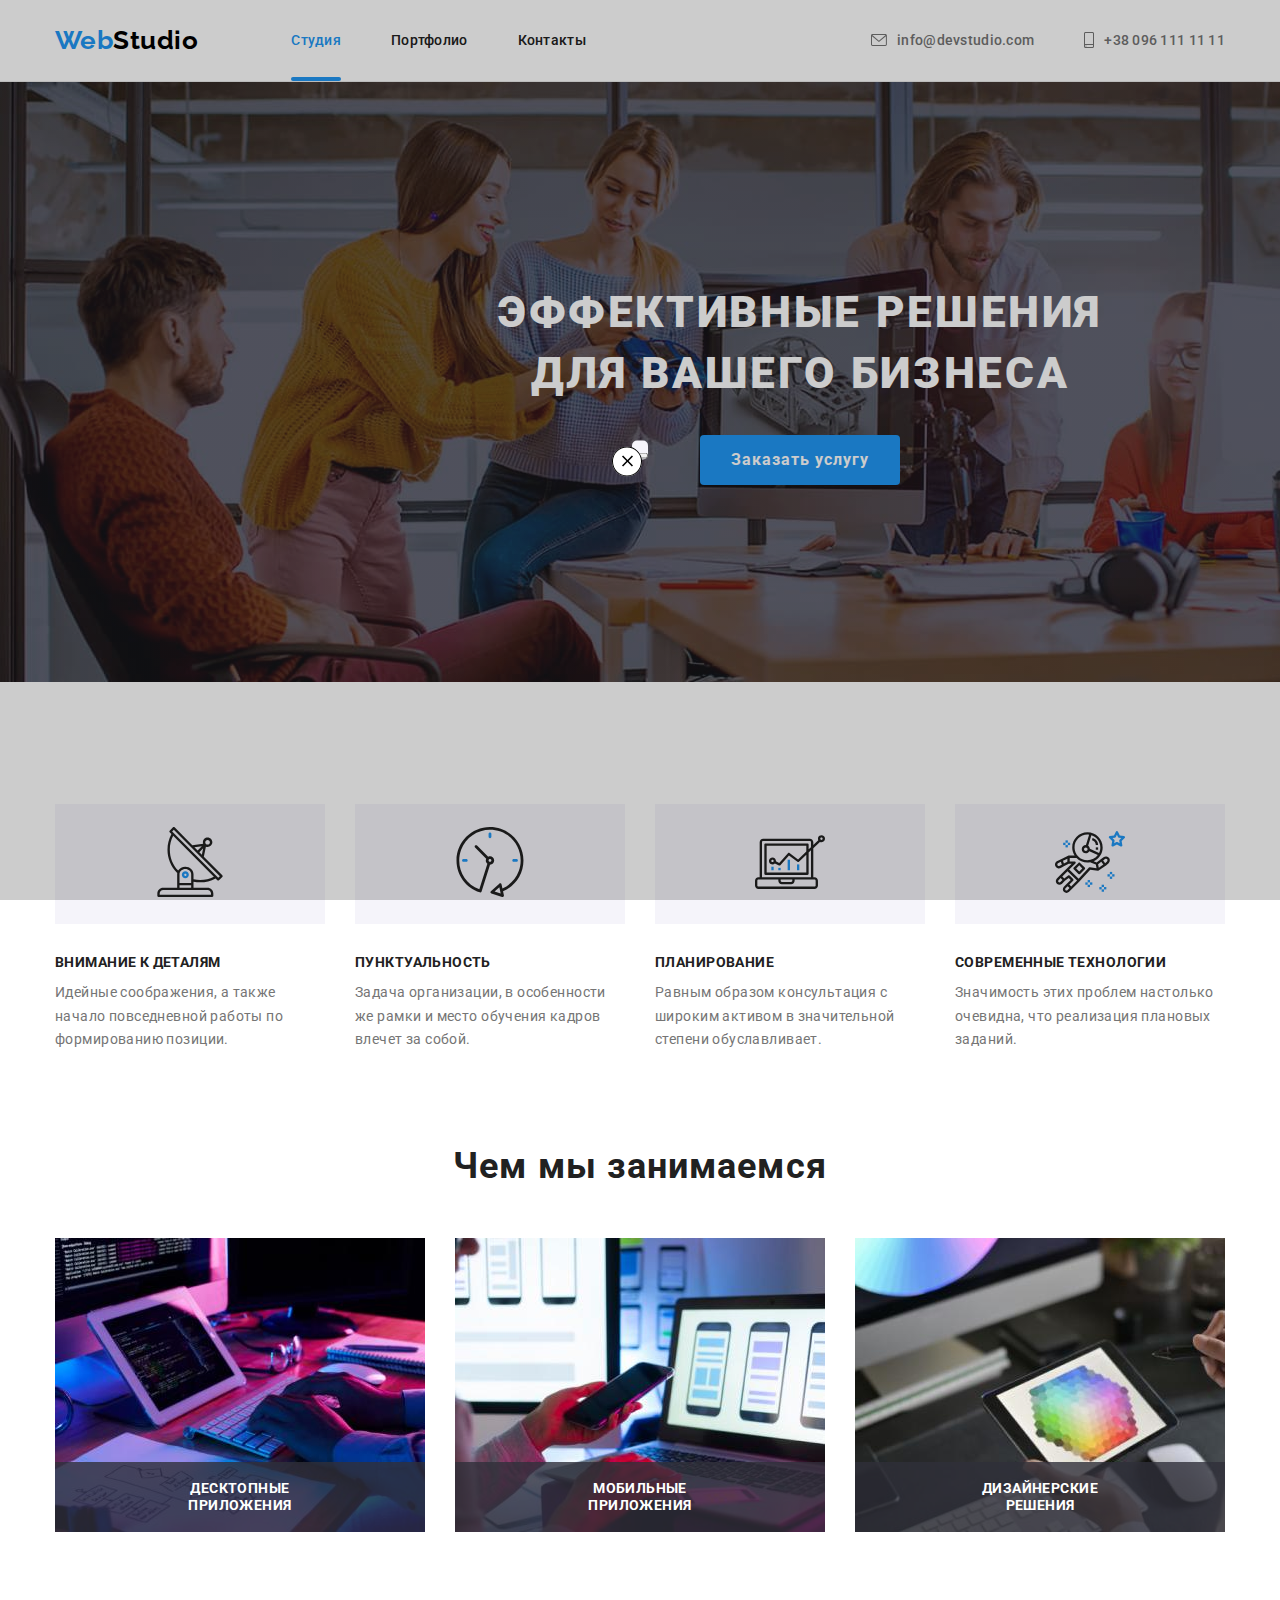
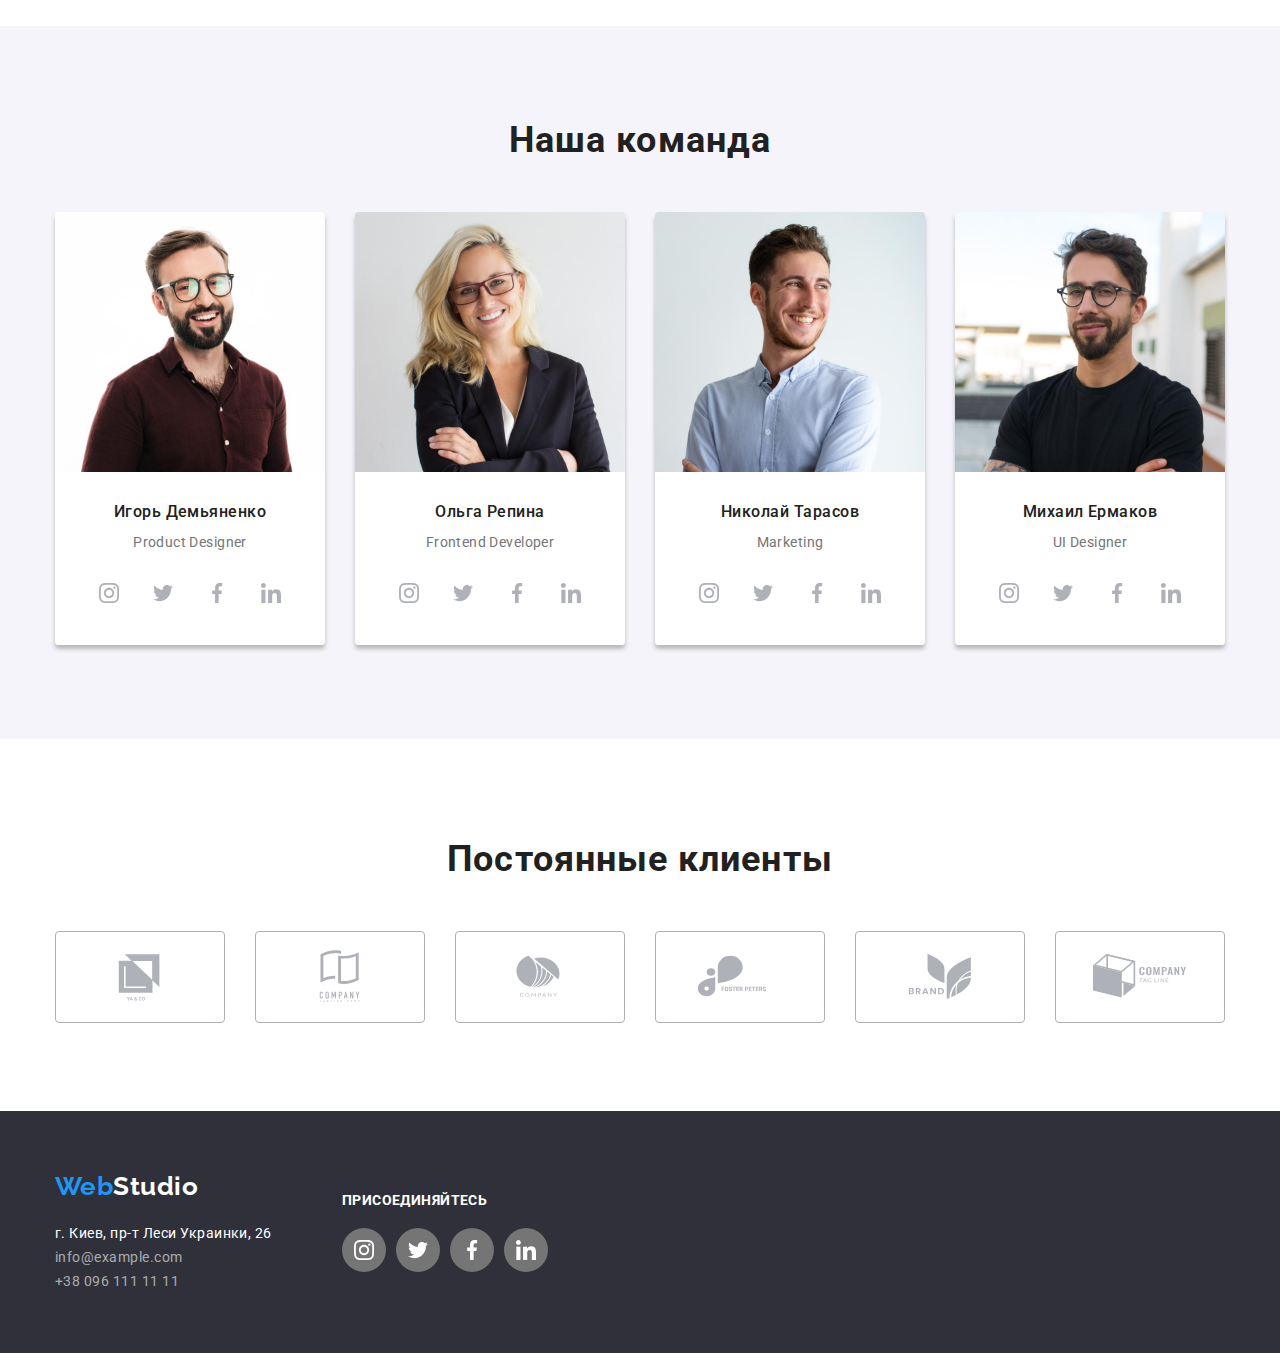
==== commit 466770c3: "hw5 == 7" ====
--- a/index.html
+++ b/index.html
@@ -419,7 +419,12 @@
 <!---------------- Backdrop --------->
   <div class="backdrop">
     <div class="modal">
-
+      <button type="button" class="modal-close">
+        <a href="" class="modal-close-button">
+          <svg class="icon-close" width="30" height="30">
+            <use href="./images/icons.svg#icon-close"></use>
+          </svg>
+      </button>
     </div>
   </div>
 
--- a/css/styles.css
+++ b/css/styles.css
@@ -782,9 +782,8 @@
 .backdrop {
   position: fixed;
   width: 100vw;
-  height: 100vw;
-  background-color: var(--backdrop-color);
-  
+  height: 100vh;
+  background-color: var(--backdrop-color);  
   top: 0;
   left: 0;
 }
@@ -798,4 +797,11 @@
   min-height: 581;
   background-color: var(--background-color);
   border-radius: 5px;
+}
+
+.modal-close-button {
+  position: absolute;
+  top: 6px;
+  right: 6px;
+
 }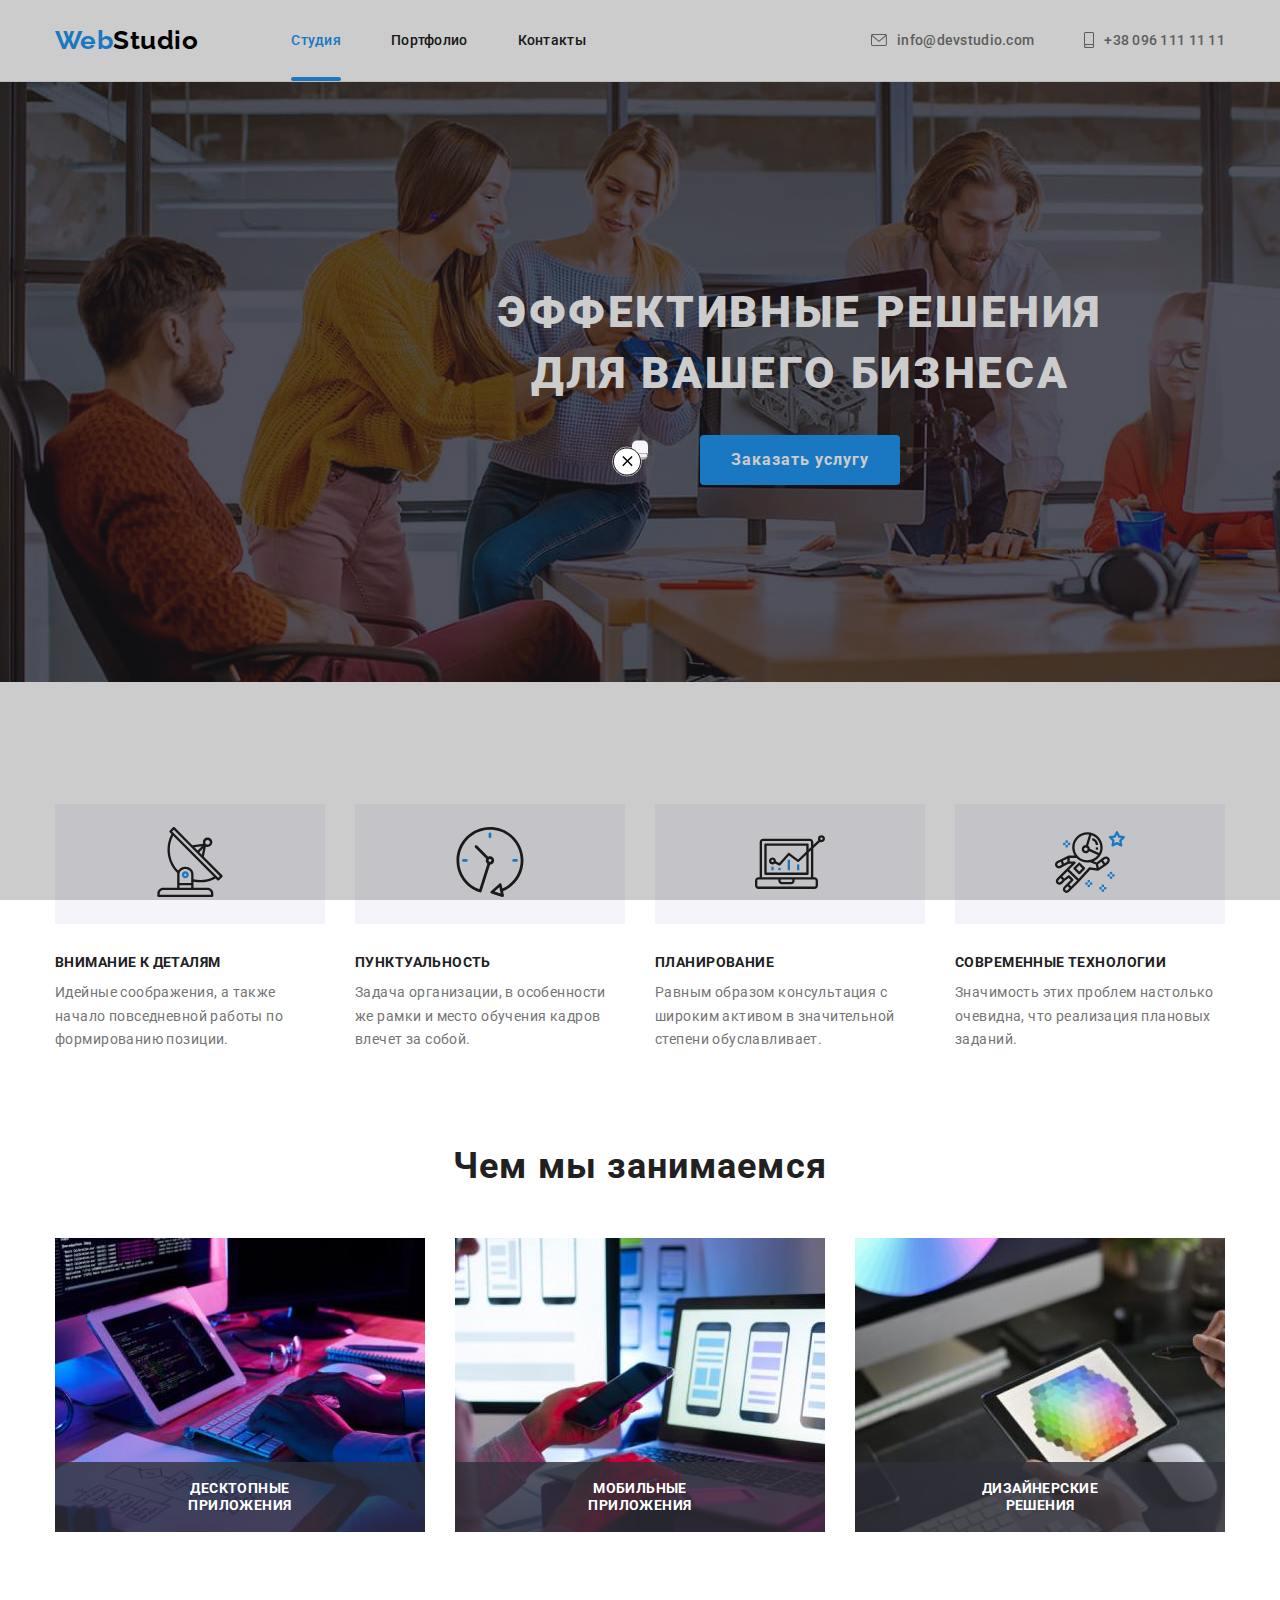
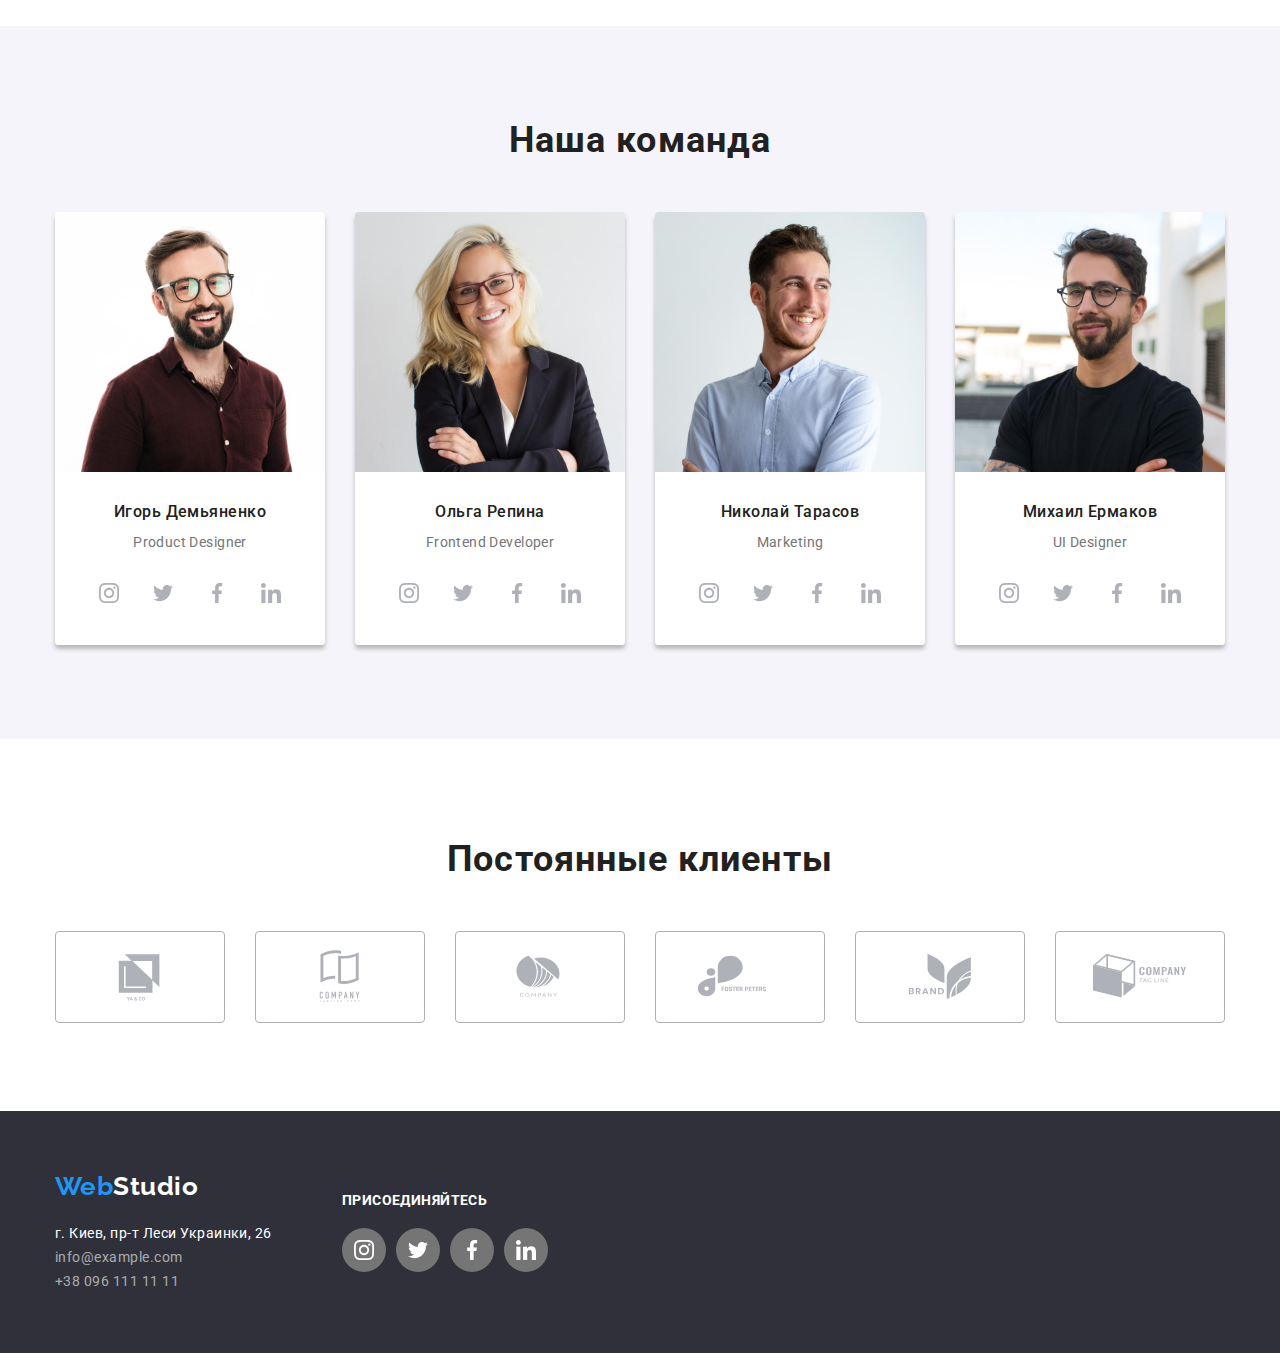
==== commit e80d27ee: "hw5 ==11" ====
--- a/index.html
+++ b/index.html
@@ -424,6 +424,7 @@
           <svg class="icon-close" width="30" height="30">
             <use href="./images/icons.svg#icon-close"></use>
           </svg>
+        </a>
       </button>
     </div>
   </div>
--- a/css/styles.css
+++ b/css/styles.css
@@ -788,13 +788,13 @@
   left: 0;
 }
 
-.modal {
+.backdrop .modal {
   position: absolute;
   top: 50%;
   left: 50%;
   transform: translate(-50%, -50%);
   width: 528;
-  min-height: 581;
+  height: 581;
   background-color: var(--background-color);
   border-radius: 5px;
 }
@@ -803,5 +803,12 @@
   position: absolute;
   top: 6px;
   right: 6px;
-
+  width: 30px;
+  height: 30px;
+  background-color: transparent;
+  border-radius: 50%;
+  border: 1px solid var(--address-color);
+  display: flex;
+  align-items: center;
+  justify-content: center;
 }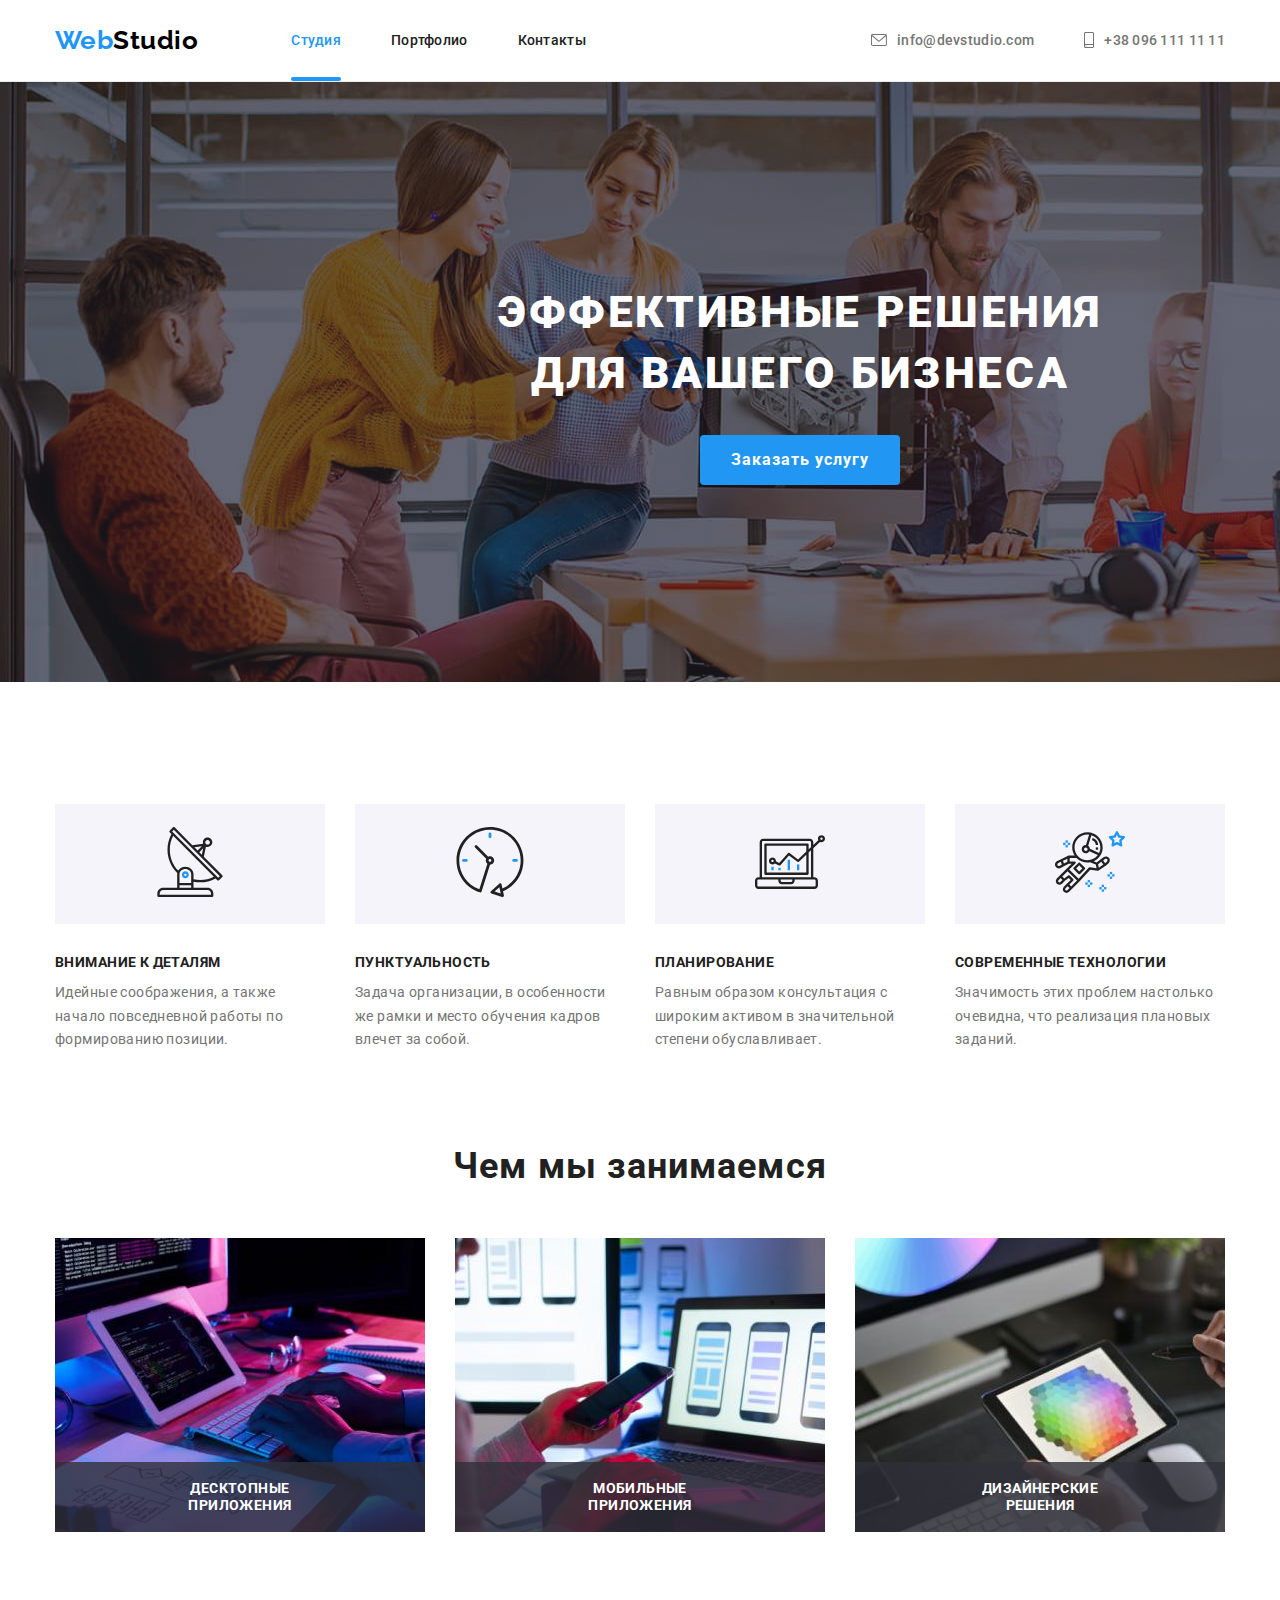
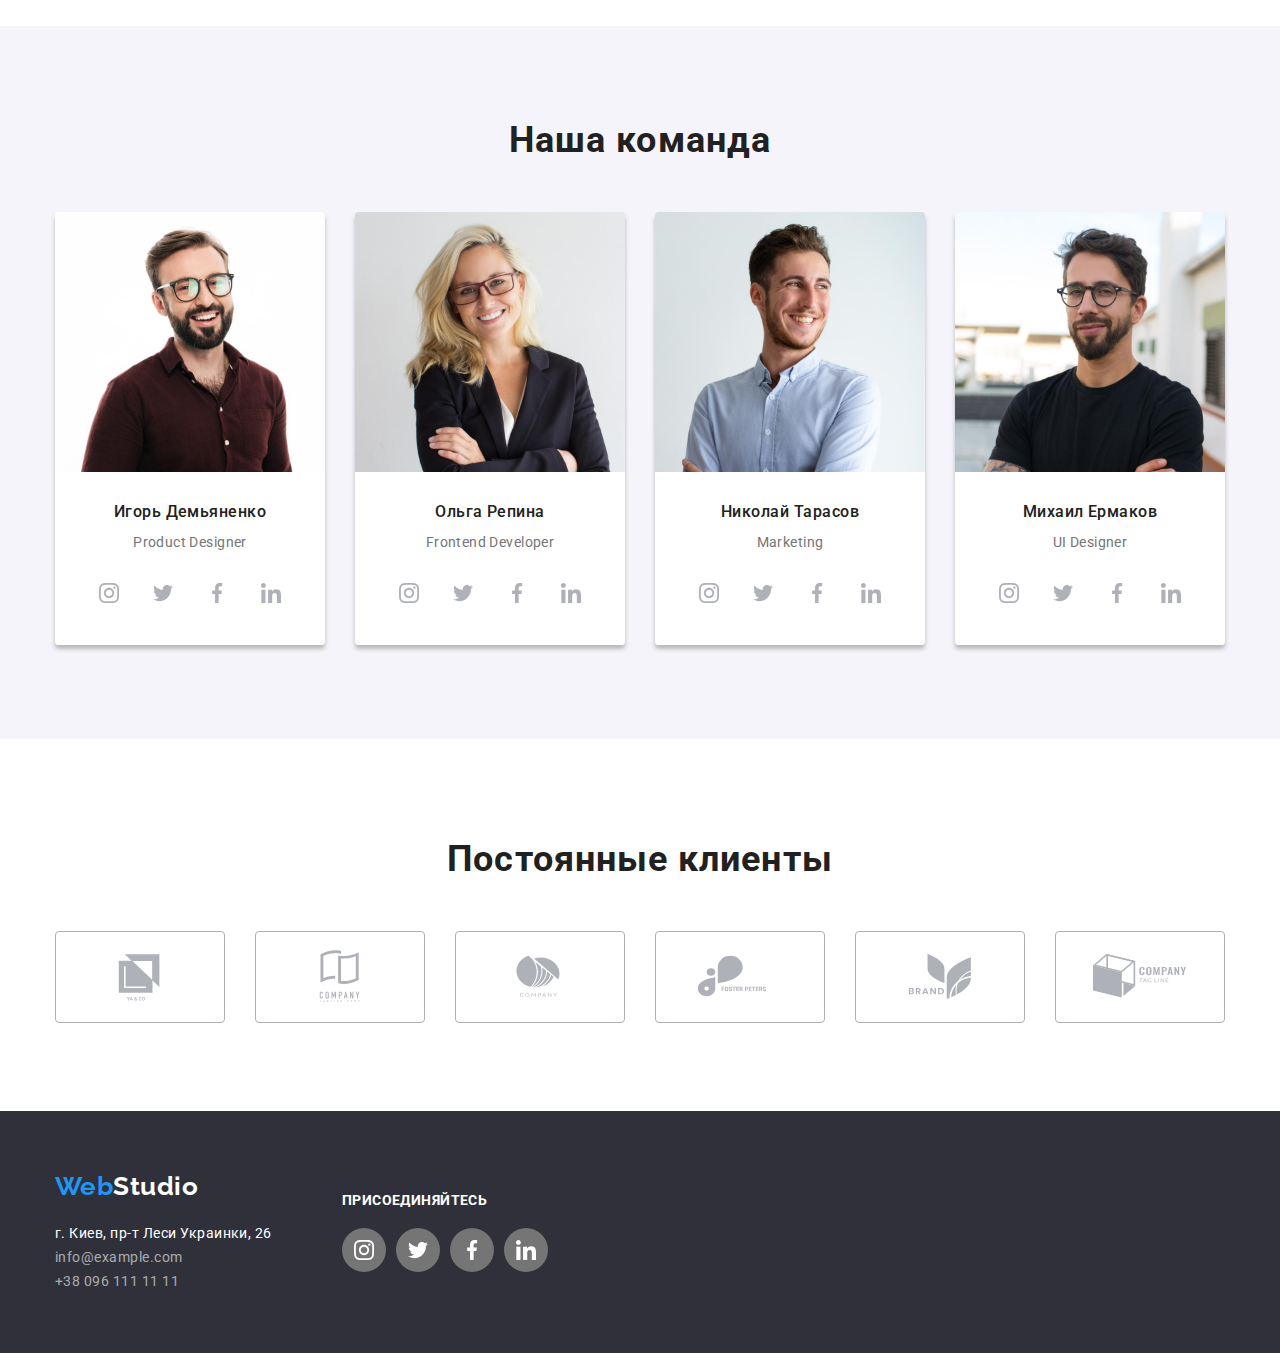
==== commit d8ff5fa6: "hw5 == 12" ====
--- a/index.html
+++ b/index.html
@@ -54,7 +54,7 @@
           Эффективные решения
           для вашего бизнеса
         </h1>
-        <button type="button" class="hero-button pointer">Заказать услугу</button>
+        <button type="button" class="hero-button pointer" data-modal-open>Заказать услугу</button>
     </section>
 
     <!-------------- Особенности-->
@@ -417,9 +417,9 @@
     </div>
   </footer>
 <!---------------- Backdrop --------->
-  <div class="backdrop">
+  <div class="backdrop is-hidden" data-modal>
     <div class="modal">
-      <button type="button" class="modal-close">
+      <button type="button" class="modal-close" data-modal-close>
         <a href="" class="modal-close-button">
           <svg class="icon-close" width="30" height="30">
             <use href="./images/icons.svg#icon-close"></use>
--- a/css/styles.css
+++ b/css/styles.css
@@ -793,8 +793,8 @@
   top: 50%;
   left: 50%;
   transform: translate(-50%, -50%);
-  width: 528;
-  height: 581;
+  width: 528px;
+  height: 581px;
   background-color: var(--background-color);
   border-radius: 5px;
 }
@@ -811,4 +811,10 @@
   display: flex;
   align-items: center;
   justify-content: center;
+}
+
+.is-hidden {
+  visibility: hidden;
+  opacity: 0;
+  pointer-events: none;
 }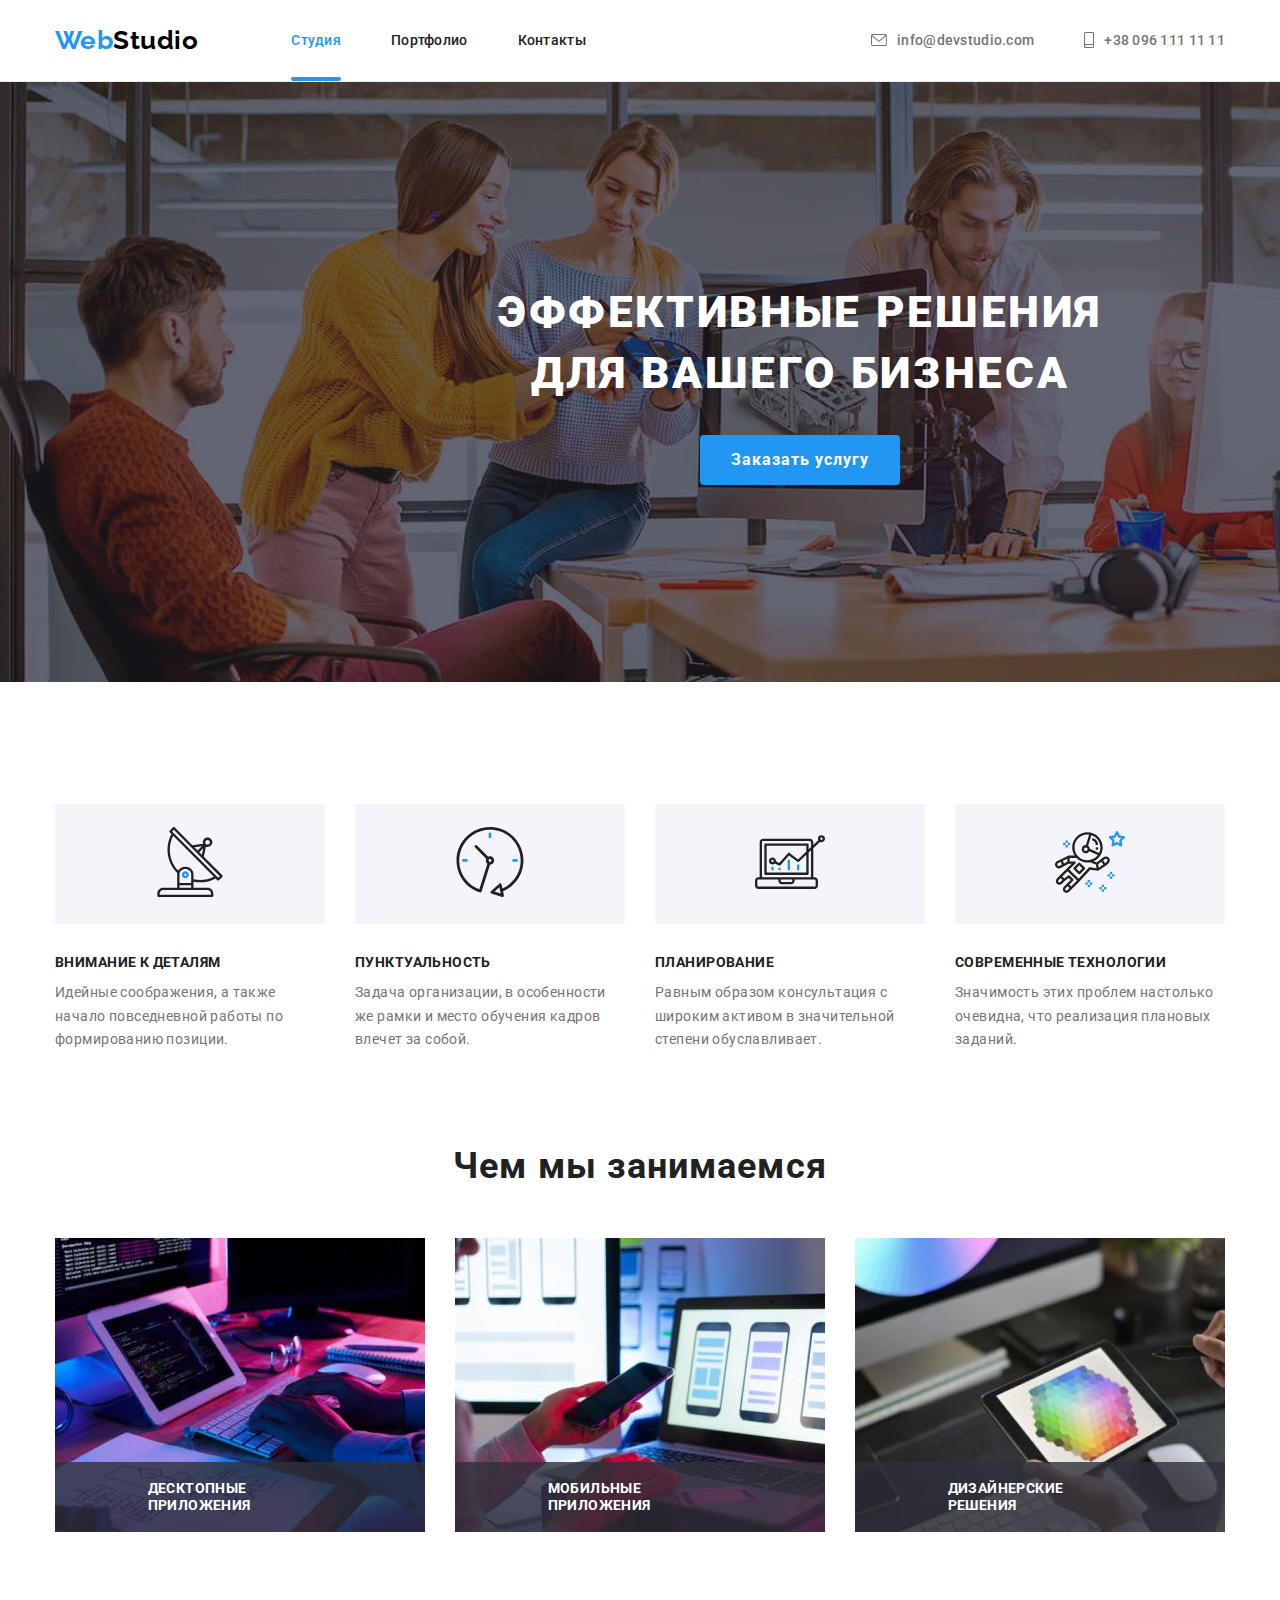
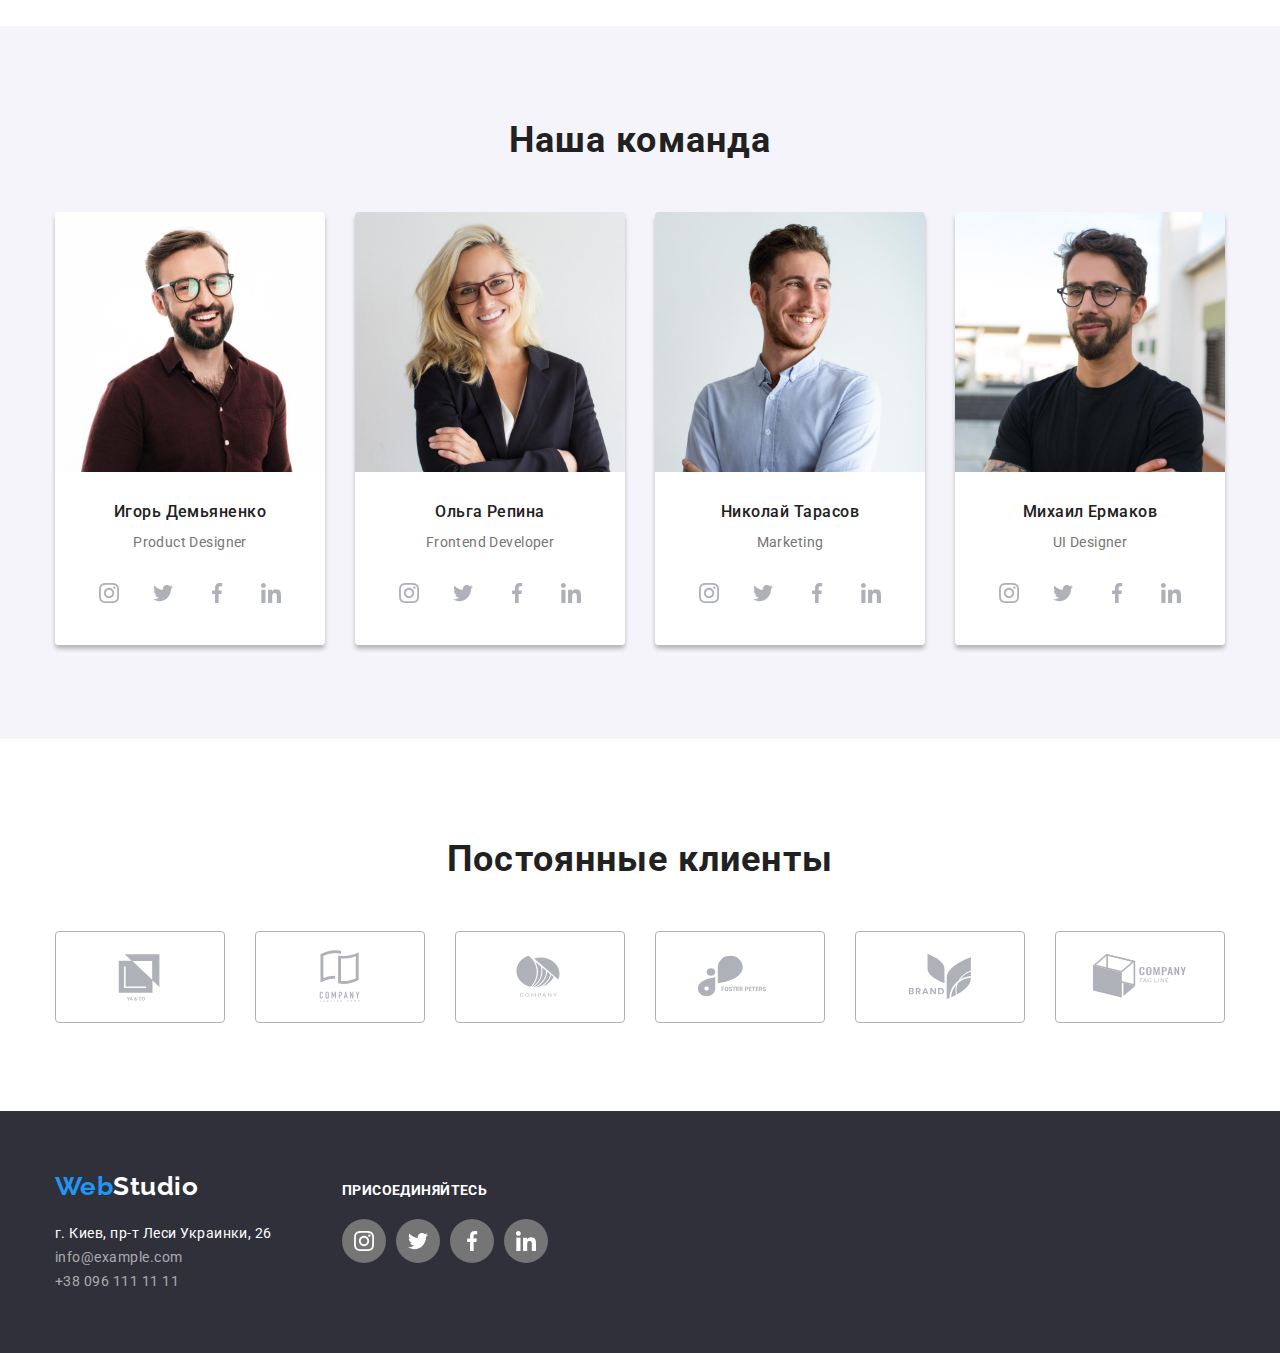
==== commit d58f3c96: "hw5 ==1" ====
--- a/index.html
+++ b/index.html
@@ -47,6 +47,7 @@
     </div>
   </header>
 
+  <!-- ---------- Hero ------ -->
   <main>
     <section class="section hero">
       <div class="container">
--- a/css/styles.css
+++ b/css/styles.css
@@ -223,8 +223,8 @@
 .phone-icon {
   fill: currentColor;
   margin-right: 10px;
-  transition: fill var(--time-duration) cubic-bezier(0.4, 0, 0.2, 1), 
-  color var(--time-duration) cubic-bezier(0.4, 0, 0.2, 1);
+  /* transition: fill var(--time-duration) cubic-bezier(0.4, 0, 0.2, 1),  */
+  /* color var(--time-duration) cubic-bezier(0.4, 0, 0.2, 1); */
   
 }
 
@@ -321,7 +321,7 @@
   font-weight: 700;
   font-size: 14px;
   line-height: 1.2;
-  text-align: center;
+  text-align: justify;
   letter-spacing: 0.03em;
   text-transform: uppercase;
 }
@@ -689,7 +689,7 @@
 }
 
 .footer .bottom {
-  align-items: center;
+  align-items: baseline;
 }
 
 .page {
@@ -786,13 +786,15 @@
   background-color: var(--backdrop-color);  
   top: 0;
   left: 0;
-}
-
-.backdrop .modal {
+  transition: opacity var(--time-duration), visibility var(--time-duration);
+}
+
+.modal {
   position: absolute;
   top: 50%;
   left: 50%;
-  transform: translate(-50%, -50%);
+  transform: rotate(0) translate(-50%, -50%);
+  transition: transform var(--time-duration);
   width: 528px;
   height: 581px;
   background-color: var(--background-color);
@@ -817,4 +819,8 @@
   visibility: hidden;
   opacity: 0;
   pointer-events: none;
+}
+
+.backdrop.is-hidden .modal {
+  transform: rotate(90deg);
 }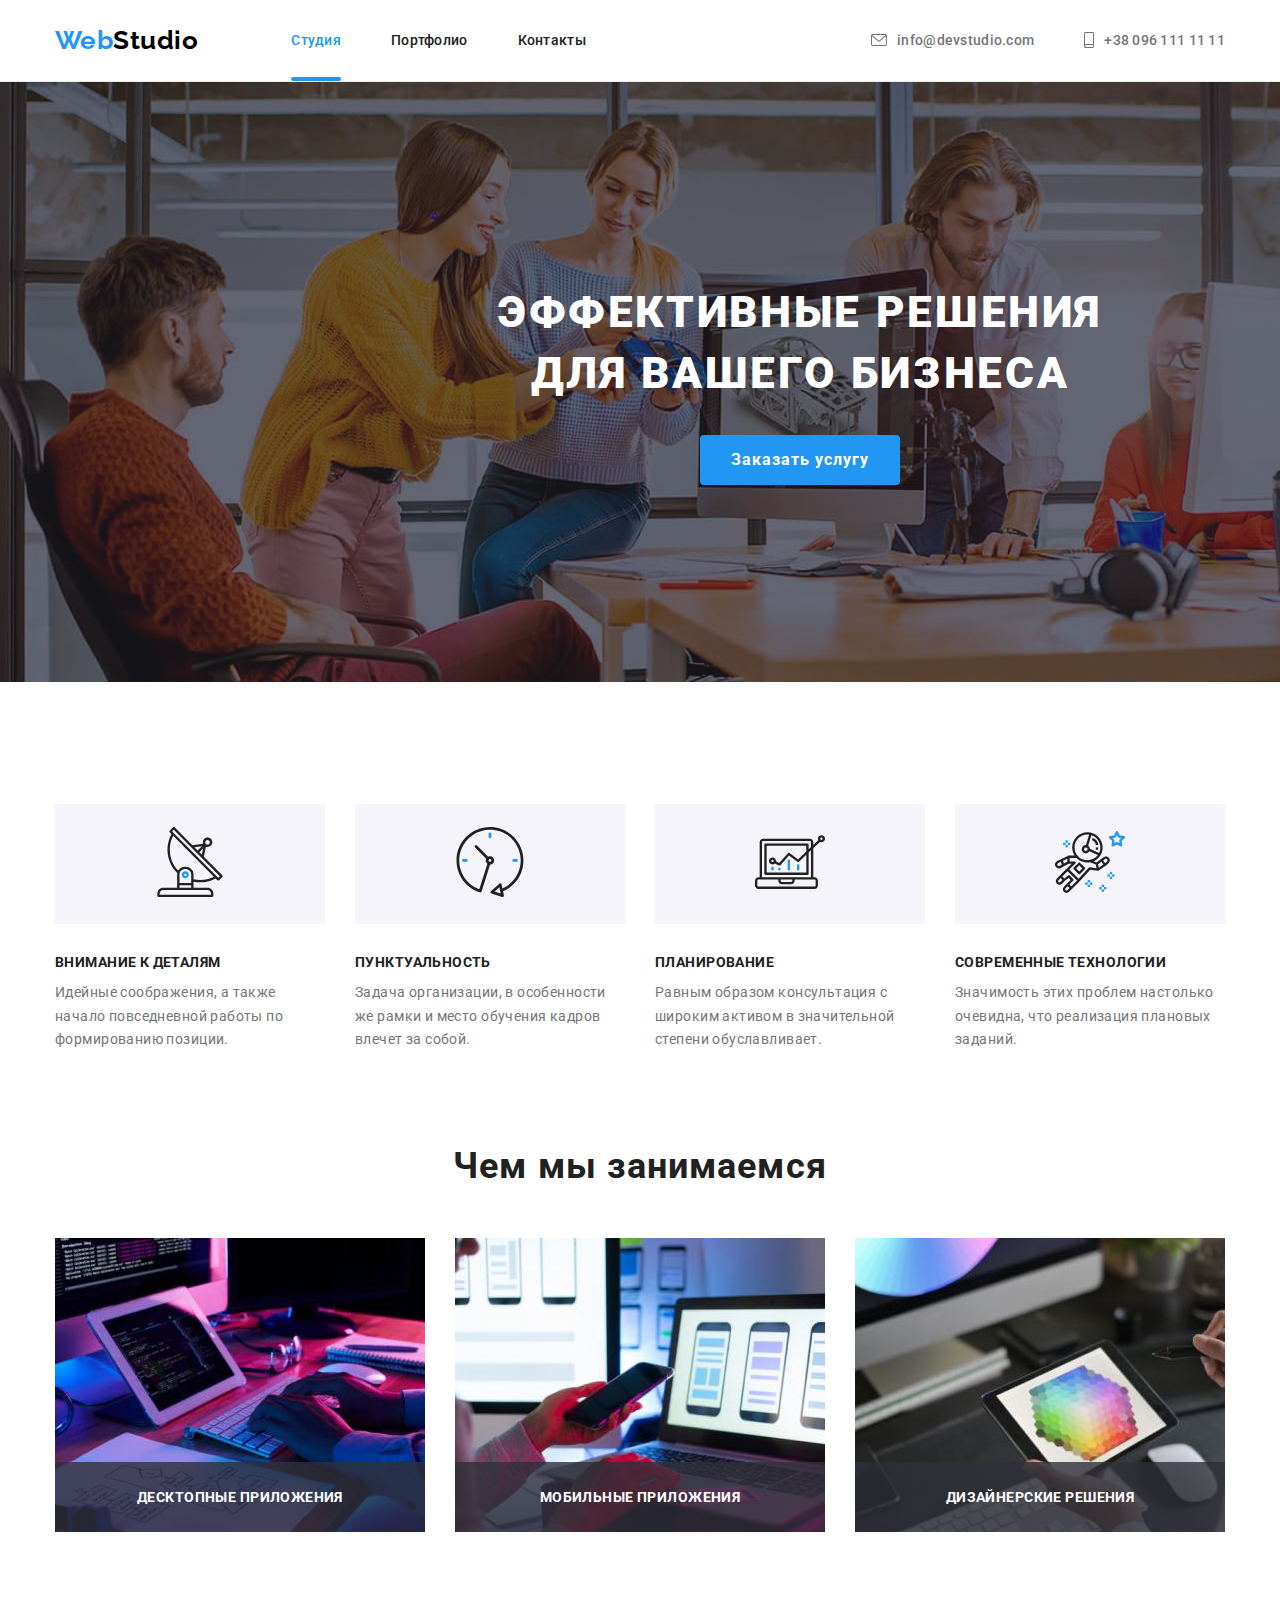
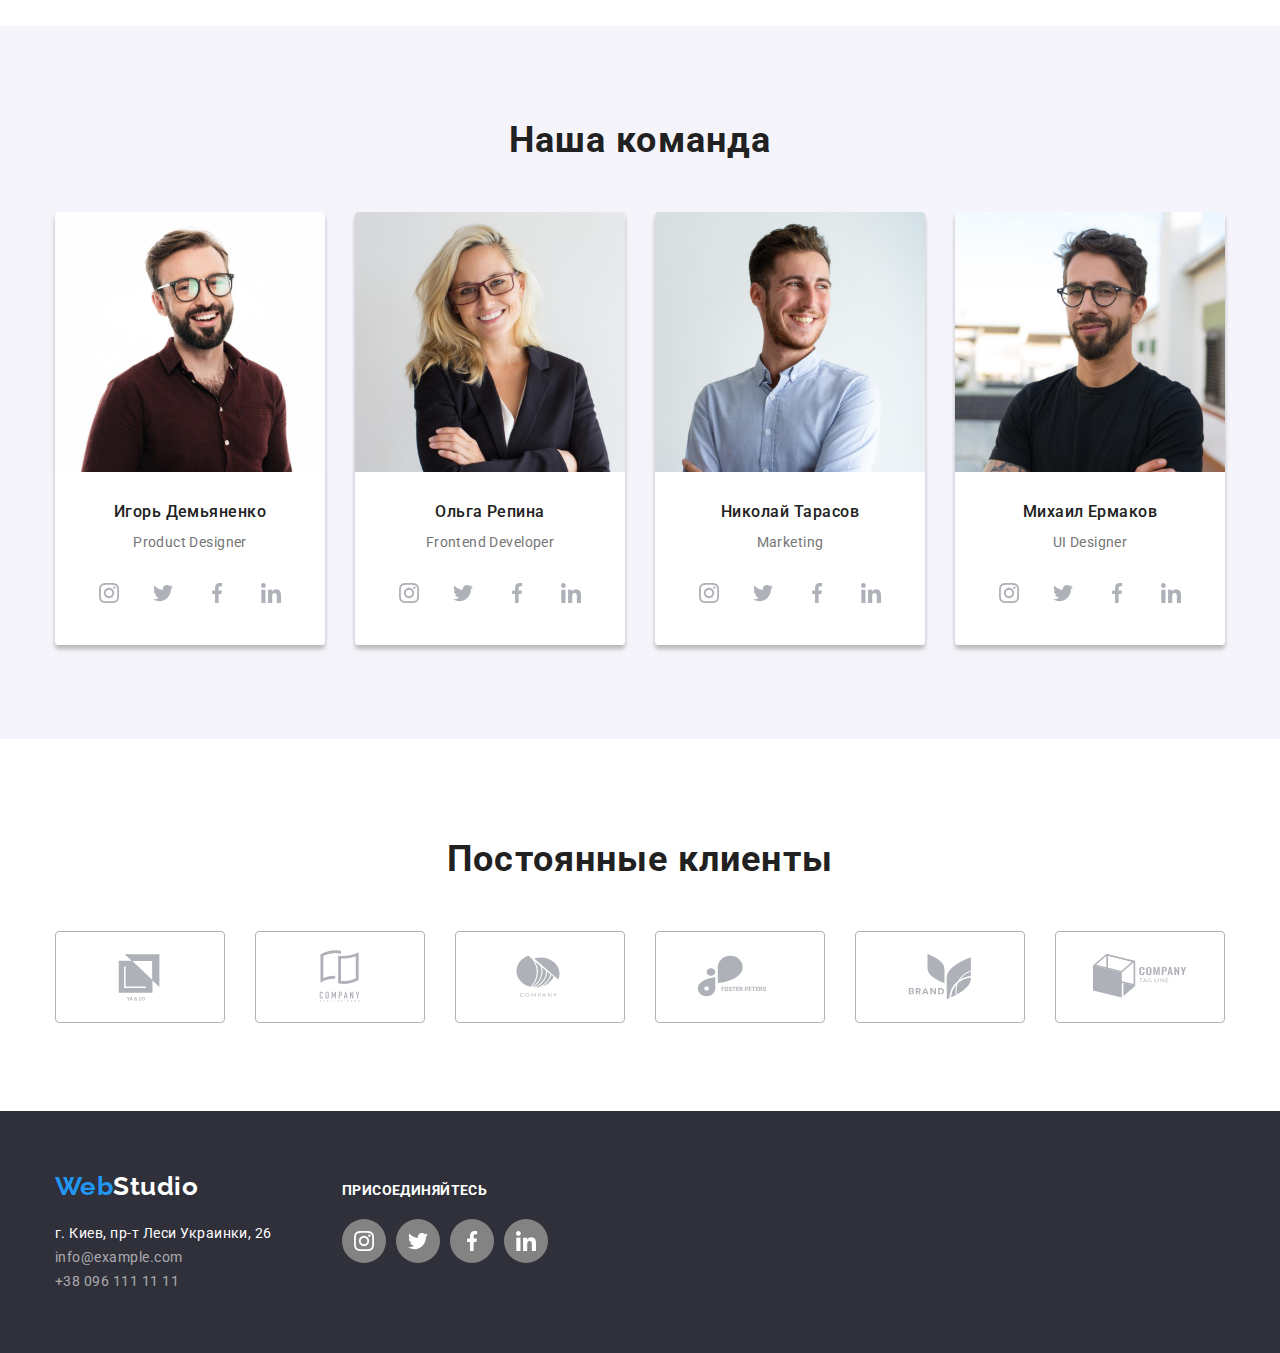
==== commit bef015fb: "hw5 -- 1" ====
--- a/index.html
+++ b/index.html
@@ -131,19 +131,19 @@
           <li class="item">
              <img src="./images/firstbox.jpg" width="370" height="294" alt="Рабочий стол"> 
             <div class="features-text-box">
-              <span class="features-text">Десктопные приложения</span>
+              <p class="features-text">Десктопные приложения</p>
             </div>
           </li>
           <li class="item"> 
             <img src="./images/secondbox.jpg" width="370" height="294" alt="Ноутбук"> 
             <div class="features-text-box">
-              <span class="features-text">Мобильные приложения</span>
+              <p class="features-text">Мобильные приложения</p>
             </div>
           </li>
           <li class="item">
             <img src="./images/thirdbox.jpg" width="370" height="294" alt="Планшет"> 
             <div class="features-text-box">
-              <span class="features-text">Дизайнерские решения</span>
+              <p class="features-text">Дизайнерские решения</p>
             </div>
           </li>
         </ul>
--- a/css/styles.css
+++ b/css/styles.css
@@ -111,7 +111,7 @@
   color: var(--logo-color);
 }
 
-.logo-header {
+.logo-header .logo{
   padding-top: 24px;
   padding-bottom: 24px;
 }
@@ -223,8 +223,8 @@
 .phone-icon {
   fill: currentColor;
   margin-right: 10px;
-  /* transition: fill var(--time-duration) cubic-bezier(0.4, 0, 0.2, 1),  */
-  /* color var(--time-duration) cubic-bezier(0.4, 0, 0.2, 1); */
+  transition: cubic-bezier(0.4, 0, 0.2, 1), 
+  cubic-bezier(0.4, 0, 0.2, 1); 
   
 }
 
@@ -313,15 +313,15 @@
 }
 
 .features-text {
-  position: absolute;
-  top: 50%;
-  left: 50%;
-  transform: translate(-50%, -50%);
+  /* position: absolute; */
+  /* top: 50%; */
+  /* left: 50%; */
+  /* transform: translate(-50%, -50%); */
   color: var(--accent-color);
   font-weight: 700;
   font-size: 14px;
   line-height: 1.2;
-  text-align: justify;
+  /* text-align: justify; */
   letter-spacing: 0.03em;
   text-transform: uppercase;
 }
@@ -332,6 +332,10 @@
   width: 370px;
   height: 70px;
   bottom: 0;  
+  /* !!!!!!!!!! */
+  display: flex;
+  justify-content: center;
+  align-items: center;
 }
 
 .employees {
@@ -665,7 +669,7 @@
   line-height: 1.55;
   letter-spacing: 0.03em;
   padding: 63px 24px;
-  transform: translateY(100%);
+  transform: translateY(101%);
   transition: transform var(--time-duration);
 }
 
@@ -756,9 +760,9 @@
   align-items: center;
   justify-content: center;
   border-radius: 50%;
-  transition: background-color var(--time-duration) cubic-bezier(0.4, 0, 0.2, 1),
-  color var(--time-duration) cubic-bezier(0.4, 0, 0.2, 1);  
-  color: var(--footer-social-link-color);
+  transition: background-color var(--time-duration) cubic-bezier(0.4, 0, 0.2, 1);
+  /* color var(--time-duration) cubic-bezier(0.4, 0, 0.2, 1);   */
+  background-color: var(--footer-social-link-color);
 }
 .footer-social-item + .footer-social-item {
   margin-left: 10px;
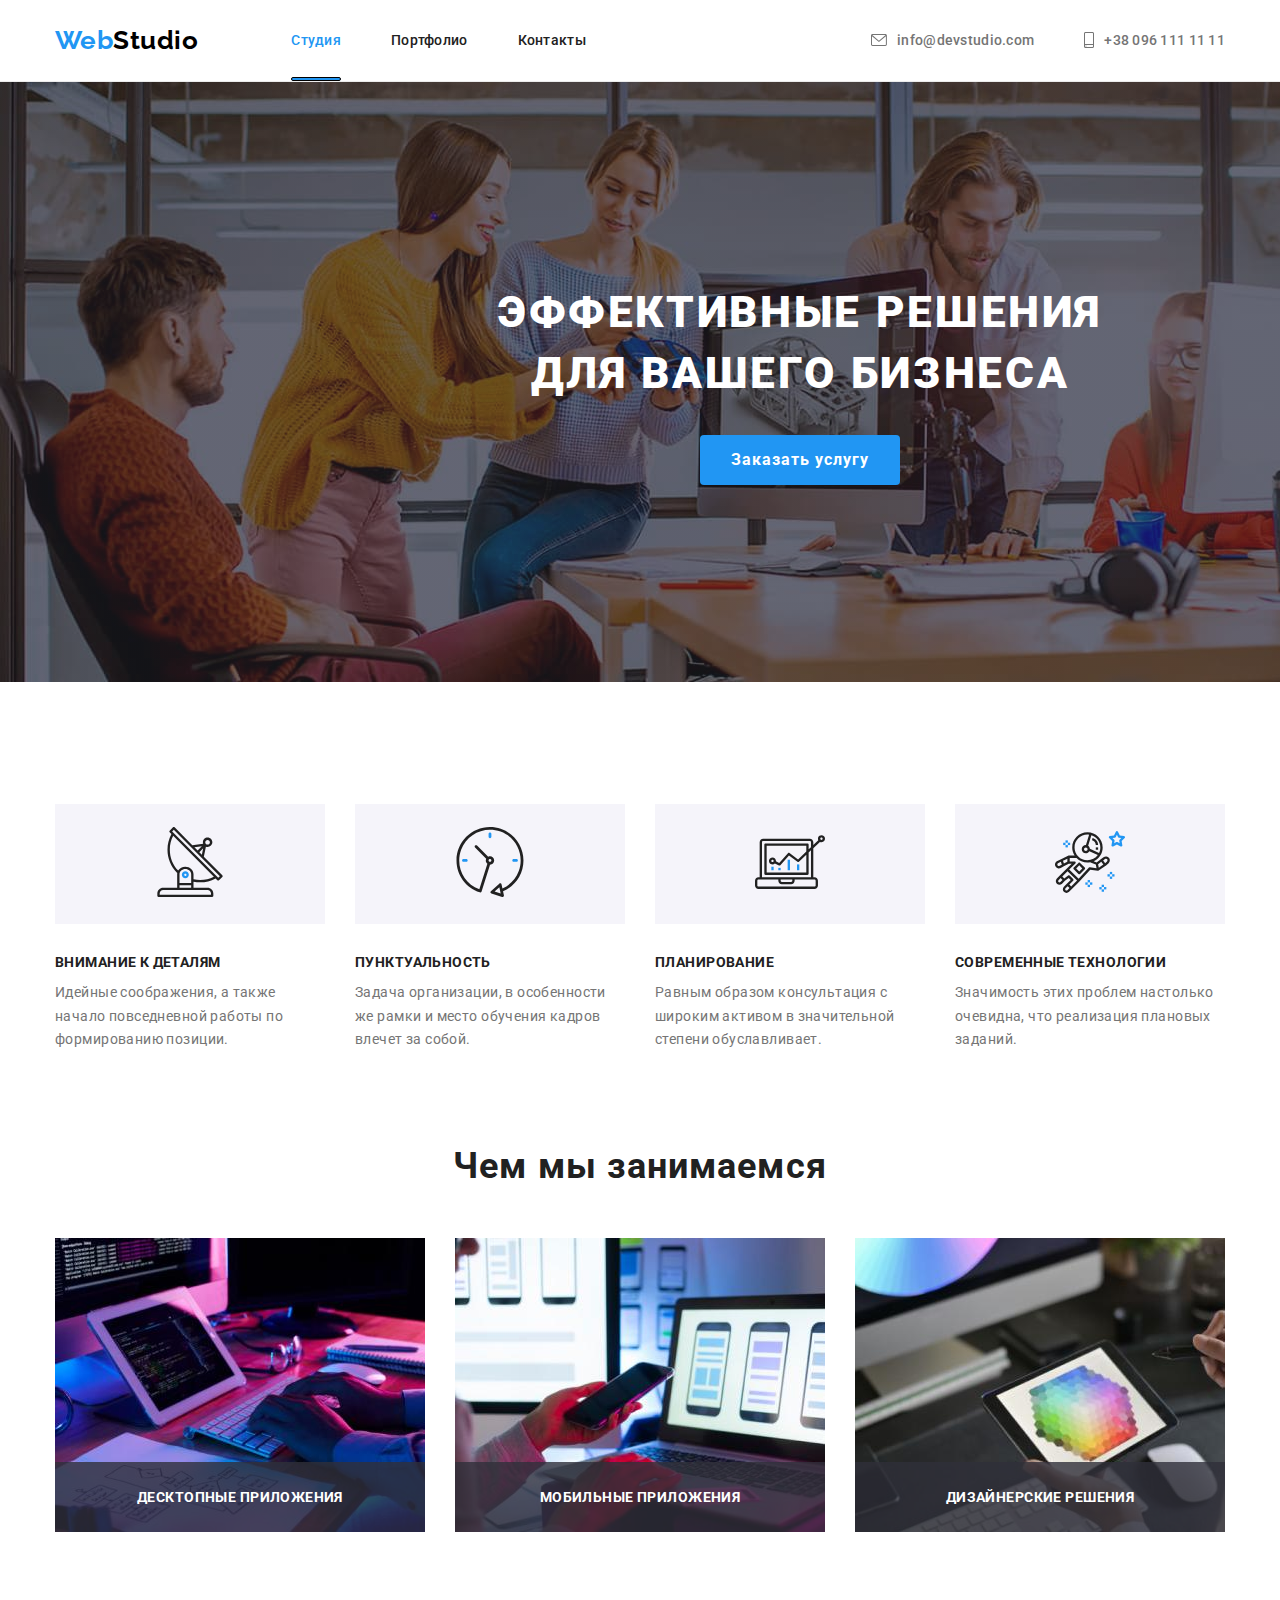
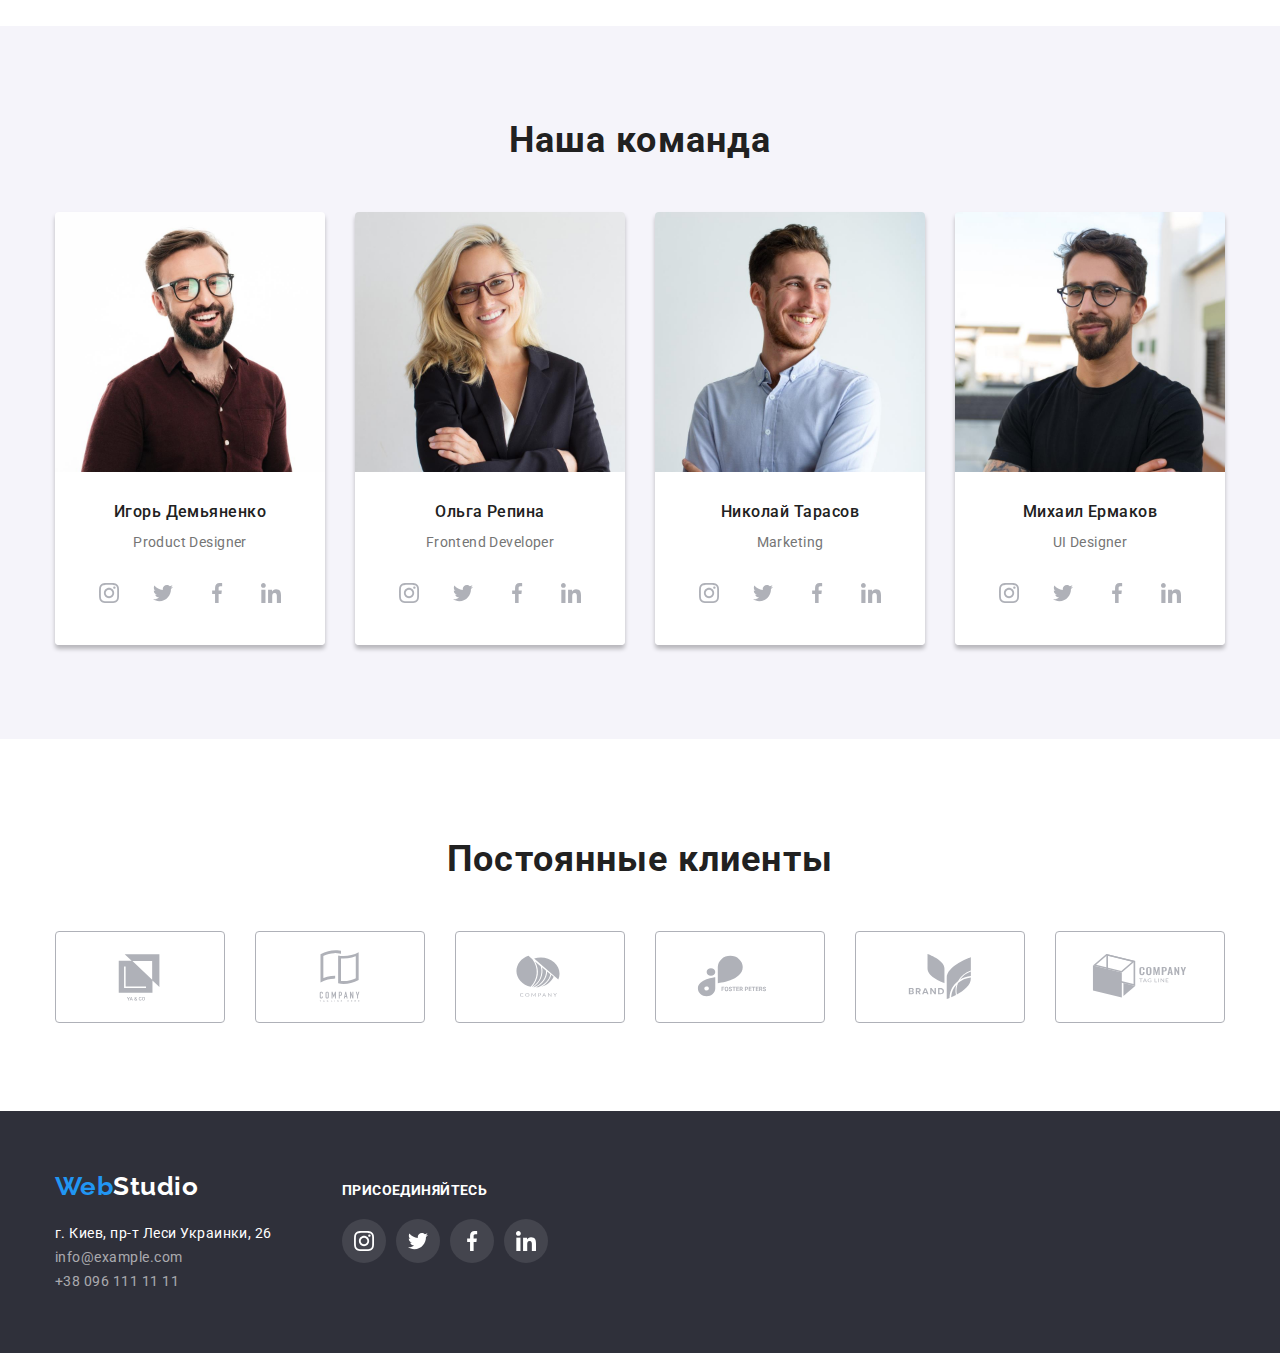
==== commit a12e1f2a: "hw5 ---111" ====
--- a/index.html
+++ b/index.html
@@ -35,8 +35,7 @@
         </li>
         <li class="item"> <a href="tel:+380961111111" 
                 class="phone link"><svg class="phone-icon" width="10" height="16" viewBox="0 0 10 16" fill="none" xmlns="http://www.w3.org/2000/svg">
-                  <path
-                    d="M8.5 0H1.5C0.672848 0 0 0.672848 0 1.5V14.5C0 15.3272 0.672848 16 1.5 16H8.5C9.32715 16 10 15.3272 10 14.5V1.5C10 0.672848 9.32715 0 8.5 0ZM1.5 1H8.5C8.77588 1 9 1.22412 9 1.5V12H1V1.5C1 1.22412 1.22412 1 1.5 1ZM8.5 15H1.5C1.22412 15 1 14.7759 1 14.5V13H9V14.5C9 14.7759 8.77588 15 8.5 15Z"
+                  <path d="M8.5 0H1.5C0.672848 0 0 0.672848 0 1.5V14.5C0 15.3272 0.672848 16 1.5 16H8.5C9.32715 16 10 15.3272 10 14.5V1.5C10 0.672848 9.32715 0 8.5 0ZM1.5 1H8.5C8.77588 1 9 1.22412 9 1.5V12H1V1.5C1 1.22412 1.22412 1 1.5 1ZM8.5 15H1.5C1.22412 15 1 14.7759 1 14.5V13H9V14.5C9 14.7759 8.77588 15 8.5 15Z"
                      />
                   <path
                     d="M2.35355 13.7389C2.54882 13.9213 2.54882 14.2169 2.35355 14.3992C2.15828 14.5816 1.84172 14.5816 1.64645 14.3992C1.45118 14.2169 1.45118 13.9213 1.64645 13.7389C1.84172 13.5566 2.15828 13.5566 2.35355 13.7389Z"
--- a/css/styles.css
+++ b/css/styles.css
@@ -111,7 +111,7 @@
   color: var(--logo-color);
 }
 
-.logo-header .logo{
+.logo-header {
   padding-top: 24px;
   padding-bottom: 24px;
 }
@@ -135,6 +135,7 @@
 .nav {
   margin-left: 93px;
 }
+
 .site-nav {
   display: flex;
 
@@ -177,7 +178,7 @@
   background-color: var(--accent-text-color);
   left: 0;
   bottom: 0;
-  border: 1px solid var(--logo-color)
+  border: 1px solid var(--logo-color);
   box-sizing: border-box;
   border-radius: 2px;
 }
@@ -223,9 +224,8 @@
 .phone-icon {
   fill: currentColor;
   margin-right: 10px;
-  transition: cubic-bezier(0.4, 0, 0.2, 1), 
-  cubic-bezier(0.4, 0, 0.2, 1); 
-  
+  /* transition: cubic-bezier(0.4, 0, 0.2, 1),  */
+  /* cubic-bezier(0.4, 0, 0.2, 1);  */
 }
 
 /*--------------- Hero------*/
@@ -313,15 +313,10 @@
 }
 
 .features-text {
-  /* position: absolute; */
-  /* top: 50%; */
-  /* left: 50%; */
-  /* transform: translate(-50%, -50%); */
   color: var(--accent-color);
   font-weight: 700;
   font-size: 14px;
   line-height: 1.2;
-  /* text-align: justify; */
   letter-spacing: 0.03em;
   text-transform: uppercase;
 }
@@ -331,8 +326,7 @@
   background-color: var(--features-background-color);
   width: 370px;
   height: 70px;
-  bottom: 0;  
-  /* !!!!!!!!!! */
+  bottom: 0;
   display: flex;
   justify-content: center;
   align-items: center;
@@ -401,8 +395,8 @@
   align-items: center;
   justify-content: center;
   border-radius: 50%;
-  transition: color var(--time-duration) cubic-bezier(0.4, 0, 0.2, 1), 
-  background-color var(--time-duration) cubic-bezier(0.4, 0, 0.2, 1);  
+  transition: color var(--time-duration) cubic-bezier(0.4, 0, 0.2, 1),
+    background-color var(--time-duration) cubic-bezier(0.4, 0, 0.2, 1);
 }
 
 .social-icon {
@@ -455,7 +449,7 @@
   display: flex;
   align-items: center;
   justify-content: center;
-  transition: color var(--time-duration)  cubic-bezier(0.4, 0, 0.2, 1);
+  transition: color var(--time-duration) cubic-bezier(0.4, 0, 0.2, 1);
 }
 
 .customers-icon {
@@ -497,16 +491,23 @@
   transition: color var(--time-duration) cubic-bezier(0.4, 0, 0.2, 1);
 }
 
-.projects .item:hover,
-.projects .item:focus {
+.project-wrap {
+  display: block;
+}
+
+/* .projects .item:hover, */
+
+.projects .project-wrap:hover,
+.projects .project-wrap:focus {
   box-shadow: 0 4px 4px 0 var(--button-shadow);
 }
 
-.projects .item:hover .project-top-text,
-.projects .item:focus .project-top-text {
+/* .projects .item:hover .project-top-text, */
+
+.projects .project-wrap:hover .project-top-text,
+.projects .project-wrap:focus .project-top-text {
   transform: translateY(0);
 }
-
 
 .projects .item:nth-child(3n) {
   margin-right: 0;
@@ -597,7 +598,7 @@
   display: flex;
   justify-content: center;
   align-self: center;
-  margin-bottom: 50px; 
+  margin-bottom: 50px;
 }
 
 .btns-list:first-child {
@@ -621,7 +622,7 @@
   line-height: 1.6;
   cursor: pointer;
   transition: color var(--time-duration) cubic-bezier(0.4, 0, 0.2, 1),
-  background-color var(--time-duration) cubic-bezier(0.4, 0, 0.2, 1);
+    background-color var(--time-duration) cubic-bezier(0.4, 0, 0.2, 1);
 }
 
 .portfolio-button:hover,
@@ -673,7 +674,6 @@
   transition: transform var(--time-duration);
 }
 
-
 /* -----------Footer------ */
 
 .address .link {
@@ -746,7 +746,6 @@
 }
 
 .footer-social-item {
-  background-color: var(--primary-text-color);
   border-radius: 50%;
   width: 44px;
   height: 44px;
@@ -787,7 +786,7 @@
   position: fixed;
   width: 100vw;
   height: 100vh;
-  background-color: var(--backdrop-color);  
+  background-color: var(--backdrop-color);
   top: 0;
   left: 0;
   transition: opacity var(--time-duration), visibility var(--time-duration);
@@ -827,4 +826,4 @@
 
 .backdrop.is-hidden .modal {
   transform: rotate(90deg);
-}+}
